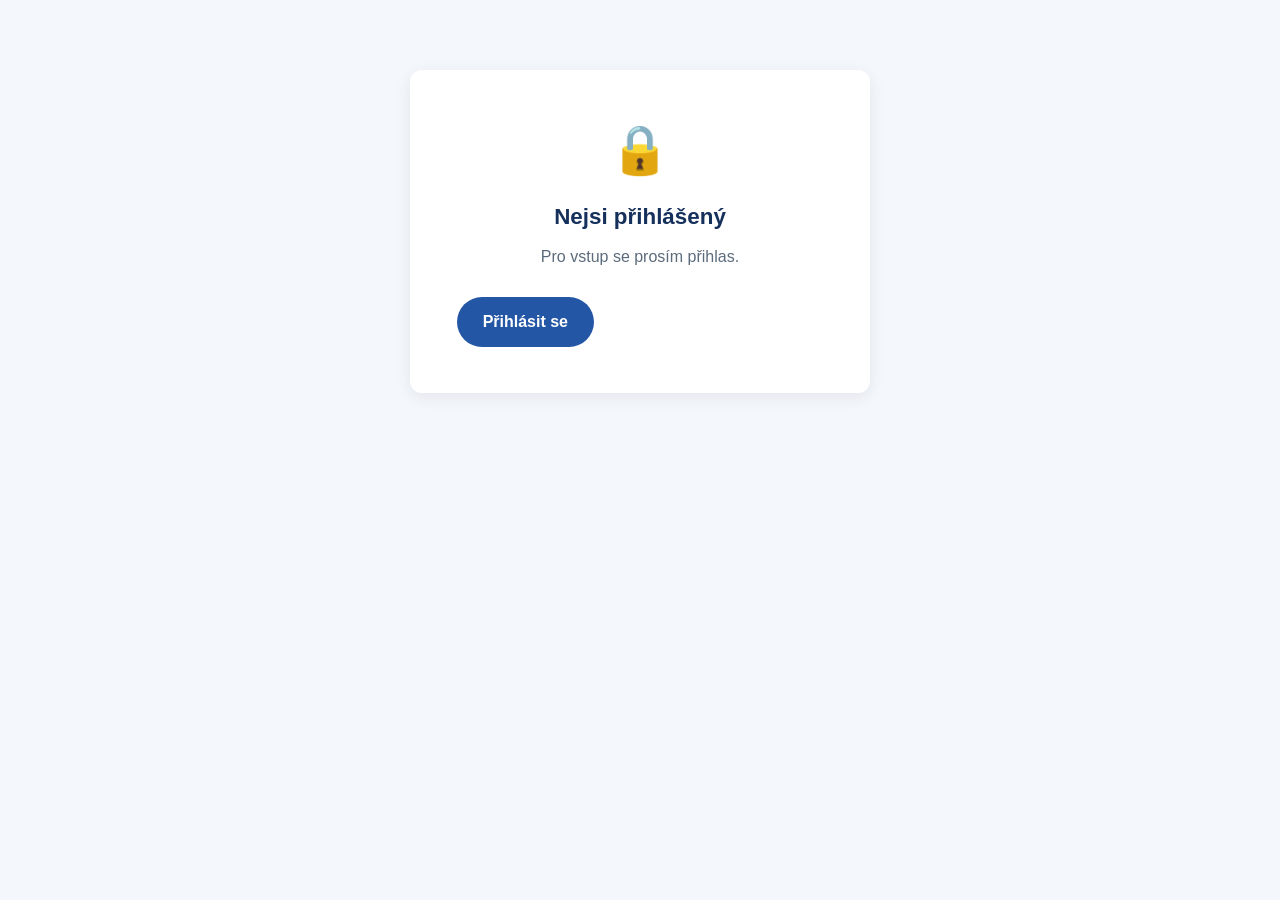
==== admin.html @ eb74cc35 "uplně něco random" ====
<!DOCTYPE html>
<html lang="cs">
<head>
  <meta charset="utf-8">
  <meta name="viewport" content="width=device-width, initial-scale=1">
  <title>Správa uživatelů – Školní Mediální Portál</title>
  <link rel="stylesheet" href="css/styl.css">
</head>
<body data-pristup="admin">

  <div class="topbar">
    <div class="container">
      <span>📰 Školní Mediální Portál – časopis • TV • reportáže</span>
      <a href="tym-kontakt.html">💡 Máš nápad na článek? Napiš nám!</a>
    </div>
  </div>

  <header>
    <div class="hlavicka">
      <a class="logo" href="index.html">
        <span class="emoji">📺📰</span>
        <span>Školní Mediální Portál<small>ZŠ – školní časopis a TV tým</small></span>
      </a>
      <button class="hamburger" aria-label="Menu">☰</button>
      <nav>
        <ul>
          <li><a href="index.html">Úvod</a></li>
          <li><a href="casopis.html">Školní Časopis</a></li>
          <li><a href="tv-reportaze.html">Školní TV &amp; Reportáže</a></li>
          <li><a href="tym-kontakt.html">Tým &amp; Kontakt</a></li>
        </ul>
      </nav>
      <div id="uzivatel-box" class="uzivatel-box"></div>
    </div>
  </header>

  <section>
    <div class="container">
      <h2>🛠️ Správa uživatelů</h2>
      <p style="margin-bottom:20px">Tady přiřazuješ lidem role. <strong>Redaktor</strong> vidí
         oranžové zprávy a návody. <strong>ADMIN</strong> umí všechno (správa uživatelů, mazání).</p>
      <div id="admin-obsah" style="display:none">
        <div class="tabulka-wrap">
          <table class="tabulka" id="tabulka-uzivatelu">
            <thead>
              <tr><th>Jméno</th><th>E-mail</th><th>Role</th><th>Akce</th></tr>
            </thead>
            <tbody id="radky-uzivatelu"></tbody>
          </table>
        </div>
        <p style="font-size:.85rem;color:var(--sedivo);margin-top:14px">
          ⚠️ Simulace: účty se ukládají v prohlížeči tohoto zařízení. Po přechodu na Firebase
          budou účty společné pro všechny.
        </p>
      </div>
    </div>
  </section>

  <footer>
    <div class="paticka">
      <div>
        <h3>O portálu</h3>
        <p style="font-size:.92rem">Školní Mediální Portál provozuje žácký redakční a TV tým
           pod dohledem koordinačního učitele.</p>
      </div>
      <div>
        <h3>Sekce</h3>
        <ul>
          <li><a href="index.html">Úvod</a></li>
          <li><a href="casopis.html">Školní Časopis</a></li>
          <li><a href="tv-reportaze.html">Školní TV &amp; Reportáže</a></li>
          <li><a href="tym-kontakt.html">Tým &amp; Kontakt</a></li>
        </ul>
      </div>
      <div>
        <h3>Kontakt</h3>
        <ul>
          <li>✉️ Webmaster: Štěpán (9. třída)</li>
          <li>📰 Redakce: Magda a tým</li>
          <li>💡 <a href="tym-kontakt.html">Formulář pro nápady</a></li>
        </ul>
      </div>
    </div>
    <div class="autorska">
      © 2026 Školní Mediální Portál • Na webu se objevují pouze žáci se souhlasem
      s fotografováním/natáčením (GDPR)
    </div>
  </footer>

  <script src="js/auth.js"></script>
  <script src="js/menu.js"></script>
  <script>
    // Stránka se vykreslí jen pro ADMINa (auth.js ji jinak zablokuje)
    if (Auth.maRoli('admin')) {
      document.getElementById('admin-obsah').style.display = 'block';
      vykresli();
    }

    function roleNazev(r) {
      return { admin: 'ADMIN', redaktor: 'Redaktor', cekatel: 'Čeká na schválení' }[r];
    }

    function vykresli() {
      var tbody = document.getElementById('radky-uzivatelu');
      var vsichni = Auth.vsechnyUzivatele();
      tbody.innerHTML = '';
      vsichni.forEach(function (u) {
        var tr = document.createElement('tr');
        var ja = (u.email === (Auth.aktualni() || {}).email);
        tr.innerHTML =
          '<td><strong>' + u.jmeno + '</strong>' + (ja ? ' <span class="odznak odznak-admin">ty</span>' : '') + '</td>' +
          '<td>' + u.email + '</td>' +
          '<td><span class="odznak odznak-' + u.role + '">' + roleNazev(u.role) + '</span></td>' +
          '<td class="akce-bunky">' +
            (u.role !== 'redaktor' ? '<button class="btn-redaktor" data-email="' + u.email + '" data-role="redaktor">→ Redaktor</button>' : '') +
            (u.role !== 'admin' ? '<button class="btn-admin" data-email="' + u.email + '" data-role="admin">→ ADMIN</button>' : '') +
            (u.role !== 'cekatel' ? '<button class="btn-cekatel" data-email="' + u.email + '" data-role="cekatel">→ Zamítnout</button>' : '') +
            (!ja ? '<button class="btn-smazat" data-smazat="' + u.email + '">🗑 Smazat</button>' : '') +
          '</td>';
        tbody.appendChild(tr);
      });

      tbody.querySelectorAll('button[data-email]').forEach(function (b) {
        b.addEventListener('click', function () {
          Auth.zmenRoli(b.getAttribute('data-email'), b.getAttribute('data-role'));
          vykresli();
        });
      });
      tbody.querySelectorAll('button[data-smazat]').forEach(function (b) {
        b.addEventListener('click', function () {
          if (confirm('Opravdu smazat účet ' + b.getAttribute('data-smazat') + '?')) {
            Auth.smazUzivatele(b.getAttribute('data-smazat'));
            vykresli();
          }
        });
      });
    }
  </script>
</body>
</html>
---- css/styl.css ----
/* ============================================
   ŠKOLNÍ MEDIÁLNÍ PORTÁL - hlavní styl
   Barvy celého webu změňte TADY (jedno místo):
   ============================================ */
:root{
  --modra:#2456a6;        /* hlavní barva (nadpisy, odkazy, tlačítka) */
  --modra-tmava:#16305c;  /* tmavá modrá (patička, horní lišta, hero) */
  --modra-svetla:#eaf1fb; /* světle modré pozadí sekcí */
  --oranzova:#f5a623;     /* akcent (odznaky, zvýraznění) */
  --text:#24303f;         /* barva písma */
  --sedivo:#5c6b7c;       /* šedé písmo (popisky) */
  --pozadi:#f4f7fb;       /* pozadí stránek */
  --bila:#ffffff;
}
*{margin:0;padding:0;box-sizing:border-box}
html{scroll-behavior:smooth}
body{font-family:'Segoe UI',Calibri,Arial,sans-serif;color:var(--text);background:var(--pozadi);line-height:1.65}
img{max-width:100%;display:block}
a{color:var(--modra);text-decoration:none}
a:hover{text-decoration:underline}
.container{max-width:1100px;margin:0 auto;padding:0 20px}

/* ---------- Horní lišta ---------- */
.topbar{background:var(--modra-tmava);color:#cdd9ee;font-size:.85rem;padding:6px 0}
.topbar .container{display:flex;justify-content:space-between;gap:12px;flex-wrap:wrap}
.topbar a{color:#fff}

/* ---------- Hlavička a menu ---------- */
header{background:var(--bila);box-shadow:0 2px 8px rgba(22,48,92,.1);position:sticky;top:0;z-index:100}
.hlavicka{display:flex;align-items:center;justify-content:space-between;padding:14px 20px;max-width:1100px;margin:0 auto;flex-wrap:wrap}
.logo{display:flex;align-items:center;gap:10px;font-weight:700;font-size:1.15rem;color:var(--modra-tmava)}
.logo:hover{text-decoration:none}
.logo .emoji{font-size:1.7rem}
.logo small{display:block;font-weight:400;font-size:.75rem;color:var(--sedivo)}
nav ul{list-style:none;display:flex;gap:6px}
nav a{display:block;padding:10px 14px;border-radius:8px;font-weight:600;color:var(--text)}
nav a:hover{background:var(--modra-svetla);text-decoration:none}
nav a.aktivni{background:var(--modra);color:#fff}
.hamburger{display:none;background:none;border:2px solid var(--modra);border-radius:8px;font-size:1.4rem;padding:4px 12px;cursor:pointer;color:var(--modra)}

/* ---------- Hero (úvodní panel) ---------- */
.hero{background:linear-gradient(135deg,var(--modra-tmava) 0%,var(--modra) 70%);color:#fff;padding:60px 0 66px;text-align:center}
.hero h1{font-size:2.2rem;margin-bottom:14px}
.hero p{max-width:640px;margin:0 auto 26px;color:#dbe6f7;font-size:1.08rem}
.tlacitka{display:flex;gap:14px;justify-content:center;flex-wrap:wrap}
.tlacitko{display:inline-block;padding:12px 26px;border-radius:30px;font-weight:700;transition:.2s}
.tlacitko:hover{text-decoration:none;transform:translateY(-2px)}
.tlacitko-hlavni{background:var(--oranzova);color:#16305c}
.tlacitko-ram{border:2px solid #fff;color:#fff}
.tlacitko-drugi{background:var(--modra);color:#fff}

/* ---------- Sekce ---------- */
section{padding:52px 0}
section.svetle-modra{background:var(--modra-svetla)}
h2{font-size:1.55rem;color:var(--modra-tmava);display:flex;align-items:center;gap:10px;margin-bottom:24px}
h2::before{content:'';display:inline-block;width:8px;height:30px;background:var(--oranzova);border-radius:4px;flex-shrink:0}
h2 .vpravo{margin-left:auto;font-size:.85rem;font-weight:600}

/* ---------- Karty ---------- */
.karta{background:var(--bila);border-radius:12px;box-shadow:0 4px 16px rgba(22,48,92,.08);padding:22px;transition:.2s}
.karta:hover{transform:translateY(-4px);box-shadow:0 10px 24px rgba(22,48,92,.14)}
.mrizka{display:grid;gap:22px}
.mrizka-3{grid-template-columns:repeat(3,1fr)}
.mrizka-2{grid-template-columns:repeat(2,1fr)}

/* Bleskové zprávy / články */
.zprava .datum{display:inline-block;background:var(--oranzova);color:#16305c;font-size:.75rem;font-weight:700;padding:3px 10px;border-radius:20px;margin-bottom:10px}
.zprava h3{font-size:1.05rem;margin-bottom:8px;color:var(--modra-tmava)}
.zprava p{font-size:.92rem;color:var(--sedivo)}

/* Video (místo pro YouTube embed) */
.video{position:relative;width:100%;aspect-ratio:16/9;background:var(--modra-tmava);border-radius:12px;overflow:hidden;box-shadow:0 4px 16px rgba(22,48,92,.15);margin-bottom:16px}
.video iframe{position:absolute;inset:0;width:100%;height:100%;border:0}
.video-fallback{position:absolute;inset:0;display:flex;flex-direction:column;align-items:center;justify-content:center;color:#8fa8cf;gap:8px;text-align:center;padding:12px}
.video-fallback .emoji{font-size:3rem}

/* Obálka časopisu (místo pro titulní stranu PDF) */
.obalka{width:100%;aspect-ratio:3/4;background:linear-gradient(150deg,var(--modra) 0%,var(--modra-tmava) 100%);border-radius:12px;display:flex;flex-direction:column;align-items:center;justify-content:center;color:#fff;text-align:center;padding:20px;box-shadow:0 4px 16px rgba(22,48,92,.15);margin-bottom:16px}
.obalka .emoji{font-size:3rem;margin-bottom:10px}
.obalka .cislo{font-size:1.25rem;font-weight:800}
.obalka .rok{color:#cdd9ee;font-size:.9rem}

/* Rozcestník (dlaždice) */
.dlazdice{display:grid;grid-template-columns:repeat(4,1fr);gap:20px}
.dlazdice a{background:var(--bila);border-radius:12px;padding:26px 20px;text-align:center;box-shadow:0 4px 16px rgba(22,48,92,.08);transition:.2s;color:var(--text)}
.dlazdice a:hover{transform:translateY(-4px);text-decoration:none;box-shadow:0 10px 24px rgba(22,48,92,.14)}
.dlazdice .emoji{font-size:2.2rem;display:block;margin-bottom:10px}
.dlazdice .nazev{font-weight:700;color:var(--modra-tmava);display:block;margin-bottom:6px}
.dlazdice .popis{font-size:.85rem;color:var(--sedivo)}

/* Tým */
.clen{text-align:center}
.clen .avatar{width:84px;height:84px;border-radius:50%;background:var(--modra-svetla);display:flex;align-items:center;justify-content:center;font-size:2.4rem;margin:0 auto 12px}
.clen h3{color:var(--modra-tmava);font-size:1.05rem}
.clen .role{color:#d98d00;font-weight:700;font-size:.85rem}
.clen p{font-size:.88rem;color:var(--sedivo);margin-top:6px}

/* Informace pro redaktory (žlutý rámeček) */
.upozorneni{background:#fff8e6;border:1px solid #f0d48a;border-radius:12px;padding:14px 18px;font-size:.93rem;margin-bottom:26px;color:#6b5618}

/* ---------- Patička ---------- */
footer{background:var(--modra-tmava);color:#cdd9ee;margin-top:30px}
.paticka{display:grid;grid-template-columns:repeat(3,1fr);gap:30px;padding:44px 20px 30px;max-width:1100px;margin:0 auto}
.paticka h3{color:#fff;font-size:1rem;margin-bottom:12px}
.paticka a{color:#fff}
.paticka ul{list-style:none}
.paticka li{margin-bottom:7px;font-size:.92rem}
.autorska{border-top:1px solid rgba(255,255,255,.15);text-align:center;padding:14px 20px;font-size:.82rem}

/* ---------- Mobilní zobrazení ---------- */
@media (max-width:820px){
  .hamburger{display:block}
  nav{display:none;width:100%}
  nav.otevreno{display:block}
  nav ul{flex-direction:column;width:100%;padding:6px 0}
  .mrizka-3,.mrizka-2,.dlazdice{grid-template-columns:1fr}
  .paticka{grid-template-columns:1fr}
  .hero h1{font-size:1.7rem}
  .uzivatel-box{width:100%;justify-content:center;padding-top:8px}
}

/* ============================================
   PŘIHLAŠOVÁNÍ, ADMIN, NÁVODY, ČTEČKA
   ============================================ */

/* Box v hlavičce (přihlášení / přihlášený uživatel) */
.uzivatel-box{display:flex;align-items:center;gap:12px;flex-wrap:wrap}
.tlacitko-maly{display:inline-block;background:var(--modra);color:#fff;font-weight:700;font-size:.85rem;padding:8px 18px;border-radius:20px}
.tlacitko-maly:hover{background:var(--modra-tmava);text-decoration:none;color:#fff}
.uzivatel-jmeno{font-weight:700;color:var(--modra-tmava);font-size:.9rem}
.uzivatel-box a{font-size:.85rem;font-weight:600}
.odznak{font-size:.68rem;font-weight:700;padding:3px 10px;border-radius:20px;text-transform:uppercase;letter-spacing:.4px}
.odznak-admin{background:var(--oranzova);color:#16305c}
.odznak-redaktor{background:var(--modra-svetla);color:var(--modra);border:1px solid var(--modra)}
.odznak-cekatel{background:#e7ebf0;color:#7a8899}

/* Redaktorské oranžové zprávy – SKRYTÉ pro návštěvníky */
.redaktorska{display:none}
body.tym .redaktorska{display:block}

/* Formuláře (přihlášení, registrace) */
.formular-karta{max-width:440px;margin:0 auto}
.formular label{display:block;font-weight:600;font-size:.9rem;margin:14px 0 6px;color:var(--modra-tmava)}
.formular input{width:100%;padding:11px 14px;border:2px solid #d7e0ec;border-radius:8px;font-size:1rem;font-family:inherit}
.formular input:focus{outline:none;border-color:var(--modra)}
.formular-tlacitko{width:100%;border:none;cursor:pointer;margin-top:20px}
.formular-tlacitko:hover{text-decoration:none}
.napoveda-demo{font-size:.83rem;color:var(--sedivo);margin-top:14px;text-align:center}
.napoveda-demo code{background:var(--modra-svetla);padding:2px 8px;border-radius:6px}
.prepinac{display:flex;gap:10px;justify-content:center;margin-bottom:20px;flex-wrap:wrap}
.prepinac-btn{border:2px solid var(--modra);background:none;color:var(--modra);font-weight:700;padding:8px 22px;border-radius:22px;cursor:pointer;font-family:inherit;font-size:.92rem}
.prepinac-btn:hover{background:var(--modra-svetla)}
.prepinac-btn.aktivni{background:var(--modra);color:#fff}
.hlaseni{padding:12px 16px;border-radius:8px;margin-bottom:14px;font-size:.92rem}
.hlaseni-chyba{background:#fdeaea;color:#a03030;border:1px solid #f0b9b9}
.hlaseni-ok{background:#e8f6ec;color:#1e6b3a;border:1px solid #b5e0c4}

/* Admin – tabulka uživatelů */
.tabulka-wrap{overflow-x:auto}
.tabulka{width:100%;border-collapse:collapse;background:#fff;border-radius:12px;overflow:hidden;box-shadow:0 4px 16px rgba(22,48,92,.08);min-width:640px}
.tabulka th{background:var(--modra-tmava);color:#fff;text-align:left;padding:12px 14px;font-size:.85rem}
.tabulka td{padding:12px 14px;border-top:1px solid #e7edf5;font-size:.92rem;vertical-align:middle}
.akce-bunky{display:flex;gap:6px;flex-wrap:wrap}
.tabulka button{border:0;border-radius:16px;padding:6px 13px;font-weight:700;cursor:pointer;font-size:.78rem;font-family:inherit}
.btn-redaktor{background:var(--modra-svetla);color:var(--modra)}
.btn-admin{background:var(--oranzova);color:#16305c}
.btn-cekatel{background:#e7ebf0;color:#7a8899}
.btn-smazat{background:#fdeaea;color:#a03030}
.tabulka button:hover{filter:brightness(.95)}

/* Redaktorské návody */
.rychle-odkazy{display:flex;gap:10px;flex-wrap:wrap;margin-bottom:26px}
.rychle-odkazy a{background:#fff;border:1px solid #d7e0ec;border-radius:20px;padding:8px 16px;font-size:.88rem;font-weight:600;color:var(--modra-tmava)}
.rychle-odkazy a:hover{background:var(--modra-svetla);text-decoration:none;border-color:var(--modra)}
.navod-sekce{background:#fff;border-radius:12px;padding:26px;box-shadow:0 4px 16px rgba(22,48,92,.08);margin-bottom:22px}
.navod-sekce h2{margin-top:0}
.navod-sekce ol,.navod-sekce ul{margin:12px 0 0 22px}
.navod-sekce li{margin-bottom:8px}
.navod-sekce code{background:var(--modra-svetla);padding:2px 7px;border-radius:5px;font-size:.88em}
.navod-sekce pre{background:#f0f4fa;border-radius:8px;padding:14px;overflow-x:auto;font-size:.85rem;margin-top:12px;white-space:pre-wrap}

/* Čtečka PDF */
.ctecka-ram{width:100%;height:78vh;min-height:420px;border:1px solid #d7e0ec;border-radius:12px;background:#fff;box-shadow:0 4px 16px rgba(22,48,92,.08)}

/* Zamítnutý přístup */
.zamitnuto{max-width:460px;margin:70px auto;text-align:center;padding:40px 24px;background:#fff;border-radius:12px;box-shadow:0 4px 16px rgba(22,48,92,.08)}
.zamitnuto .emoji{font-size:3rem;margin-bottom:10px}
.zamitnuto h1{color:var(--modra-tmava);font-size:1.4rem;margin-bottom:8px}
.zamitnuto p{color:var(--sedivo);margin-bottom:20px}
.zamitnuto .tlacitko{margin:4px}
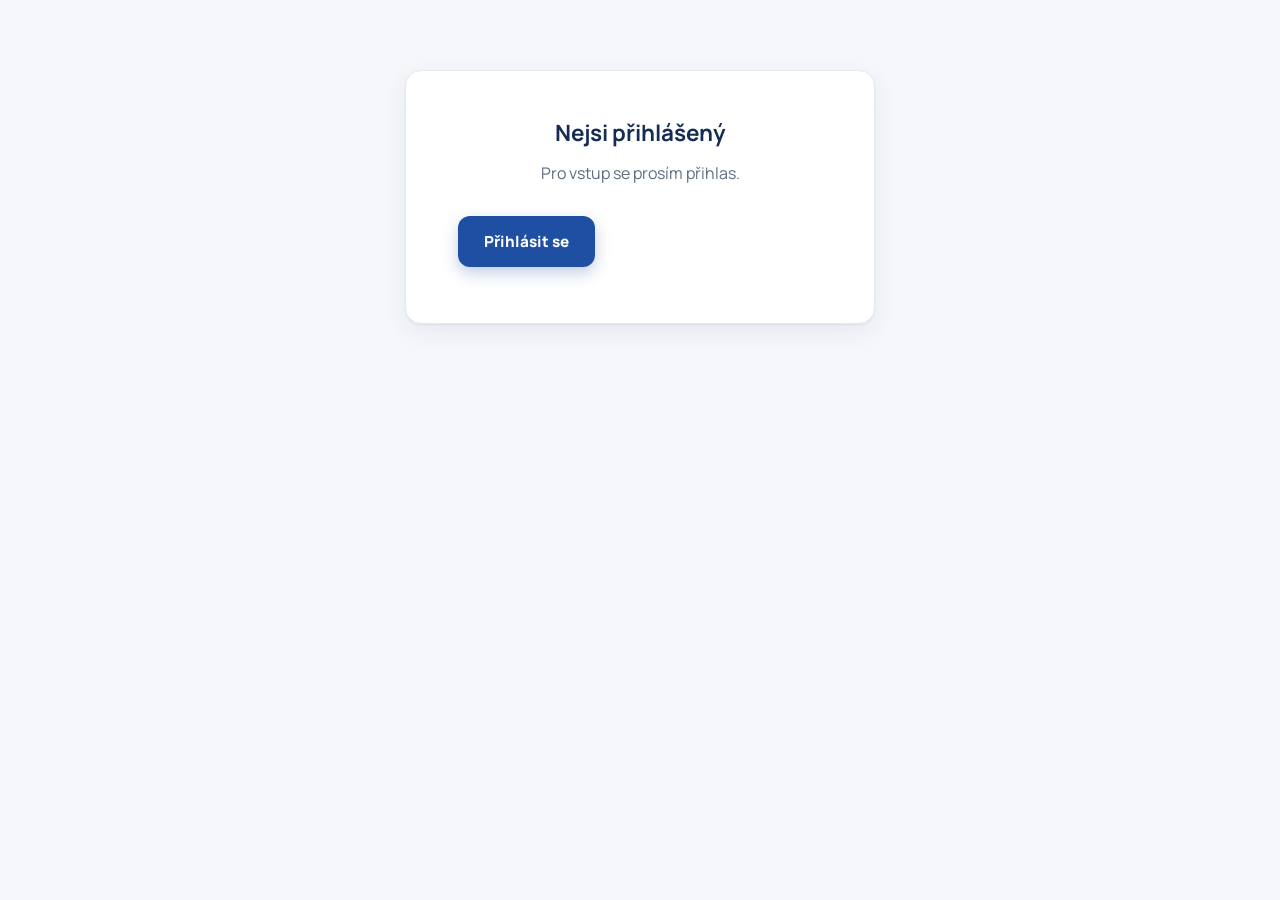
==== commit 07907d8b: "Add files via upload" ====
--- a/admin.html
+++ b/admin.html
@@ -1,140 +1,145 @@
-<!DOCTYPE html>
-<html lang="cs">
-<head>
-  <meta charset="utf-8">
-  <meta name="viewport" content="width=device-width, initial-scale=1">
-  <title>Správa uživatelů – Školní Mediální Portál</title>
-  <link rel="stylesheet" href="css/styl.css">
-</head>
-<body data-pristup="admin">
-
-  <div class="topbar">
-    <div class="container">
-      <span>📰 Školní Mediální Portál – časopis • TV • reportáže</span>
-      <a href="tym-kontakt.html">💡 Máš nápad na článek? Napiš nám!</a>
-    </div>
-  </div>
-
-  <header>
-    <div class="hlavicka">
-      <a class="logo" href="index.html">
-        <span class="emoji">📺📰</span>
-        <span>Školní Mediální Portál<small>ZŠ – školní časopis a TV tým</small></span>
-      </a>
-      <button class="hamburger" aria-label="Menu">☰</button>
-      <nav>
-        <ul>
-          <li><a href="index.html">Úvod</a></li>
-          <li><a href="casopis.html">Školní Časopis</a></li>
-          <li><a href="tv-reportaze.html">Školní TV &amp; Reportáže</a></li>
-          <li><a href="tym-kontakt.html">Tým &amp; Kontakt</a></li>
-        </ul>
-      </nav>
-      <div id="uzivatel-box" class="uzivatel-box"></div>
-    </div>
-  </header>
-
-  <section>
-    <div class="container">
-      <h2>🛠️ Správa uživatelů</h2>
-      <p style="margin-bottom:20px">Tady přiřazuješ lidem role. <strong>Redaktor</strong> vidí
-         oranžové zprávy a návody. <strong>ADMIN</strong> umí všechno (správa uživatelů, mazání).</p>
-      <div id="admin-obsah" style="display:none">
-        <div class="tabulka-wrap">
-          <table class="tabulka" id="tabulka-uzivatelu">
-            <thead>
-              <tr><th>Jméno</th><th>E-mail</th><th>Role</th><th>Akce</th></tr>
-            </thead>
-            <tbody id="radky-uzivatelu"></tbody>
-          </table>
-        </div>
-        <p style="font-size:.85rem;color:var(--sedivo);margin-top:14px">
-          ⚠️ Simulace: účty se ukládají v prohlížeči tohoto zařízení. Po přechodu na Firebase
-          budou účty společné pro všechny.
-        </p>
-      </div>
-    </div>
-  </section>
-
-  <footer>
-    <div class="paticka">
-      <div>
-        <h3>O portálu</h3>
-        <p style="font-size:.92rem">Školní Mediální Portál provozuje žácký redakční a TV tým
-           pod dohledem koordinačního učitele.</p>
-      </div>
-      <div>
-        <h3>Sekce</h3>
-        <ul>
-          <li><a href="index.html">Úvod</a></li>
-          <li><a href="casopis.html">Školní Časopis</a></li>
-          <li><a href="tv-reportaze.html">Školní TV &amp; Reportáže</a></li>
-          <li><a href="tym-kontakt.html">Tým &amp; Kontakt</a></li>
-        </ul>
-      </div>
-      <div>
-        <h3>Kontakt</h3>
-        <ul>
-          <li>✉️ Webmaster: Štěpán (9. třída)</li>
-          <li>📰 Redakce: Magda a tým</li>
-          <li>💡 <a href="tym-kontakt.html">Formulář pro nápady</a></li>
-        </ul>
-      </div>
-    </div>
-    <div class="autorska">
-      © 2026 Školní Mediální Portál • Na webu se objevují pouze žáci se souhlasem
-      s fotografováním/natáčením (GDPR)
-    </div>
-  </footer>
-
-  <script src="js/auth.js"></script>
-  <script src="js/menu.js"></script>
-  <script>
-    // Stránka se vykreslí jen pro ADMINa (auth.js ji jinak zablokuje)
-    if (Auth.maRoli('admin')) {
-      document.getElementById('admin-obsah').style.display = 'block';
-      vykresli();
-    }
-
-    function roleNazev(r) {
-      return { admin: 'ADMIN', redaktor: 'Redaktor', cekatel: 'Čeká na schválení' }[r];
-    }
-
-    function vykresli() {
-      var tbody = document.getElementById('radky-uzivatelu');
-      var vsichni = Auth.vsechnyUzivatele();
-      tbody.innerHTML = '';
-      vsichni.forEach(function (u) {
-        var tr = document.createElement('tr');
-        var ja = (u.email === (Auth.aktualni() || {}).email);
-        tr.innerHTML =
-          '<td><strong>' + u.jmeno + '</strong>' + (ja ? ' <span class="odznak odznak-admin">ty</span>' : '') + '</td>' +
-          '<td>' + u.email + '</td>' +
-          '<td><span class="odznak odznak-' + u.role + '">' + roleNazev(u.role) + '</span></td>' +
-          '<td class="akce-bunky">' +
-            (u.role !== 'redaktor' ? '<button class="btn-redaktor" data-email="' + u.email + '" data-role="redaktor">→ Redaktor</button>' : '') +
-            (u.role !== 'admin' ? '<button class="btn-admin" data-email="' + u.email + '" data-role="admin">→ ADMIN</button>' : '') +
-            (u.role !== 'cekatel' ? '<button class="btn-cekatel" data-email="' + u.email + '" data-role="cekatel">→ Zamítnout</button>' : '') +
-            (!ja ? '<button class="btn-smazat" data-smazat="' + u.email + '">🗑 Smazat</button>' : '') +
-          '</td>';
-        tbody.appendChild(tr);
-      });
-
-      tbody.querySelectorAll('button[data-email]').forEach(function (b) {
-        b.addEventListener('click', function () {
-          Auth.zmenRoli(b.getAttribute('data-email'), b.getAttribute('data-role'));
-          vykresli();
-        });
-      });
-      tbody.querySelectorAll('button[data-smazat]').forEach(function (b) {
-        b.addEventListener('click', function () {
-          if (confirm('Opravdu smazat účet ' + b.getAttribute('data-smazat') + '?')) {
-            Auth.smazUzivatele(b.getAttribute('data-smazat'));
-            vykresli();
-          }
-        });
-      });
-    }
-  </script>
-</body>
+<!DOCTYPE html>
+<html lang="cs">
+<head>
+  <meta charset="utf-8">
+  <meta name="viewport" content="width=device-width, initial-scale=1">
+  <title>Správa uživatelů – Školní Mediální Portál</title>
+  <link rel="preconnect" href="https://fonts.googleapis.com">
+  <link rel="preconnect" href="https://fonts.gstatic.com" crossorigin>
+  <link href="https://fonts.googleapis.com/css2?family=Manrope:wght@400;600;700;800&display=swap" rel="stylesheet">
+  <link rel="stylesheet" href="css/styl.css?v=3">
+  <script src="js/tema.js"></script>
+</head>
+<body data-pristup="admin">
+
+  <div class="topbar">
+    <div class="container">
+      <span> Školní Mediální Portál – časopis • TV • reportáže</span>
+      <a href="tym-kontakt.html"> Máš nápad na článek? Napiš nám!</a>
+    </div>
+  </div>
+
+  <header>
+    <div class="hlavicka">
+      <a class="logo" href="index.html">
+        <span class="logo-znak">SMP</span>
+        <span>Školní Mediální Portál<small>ZŠ – školní časopis a TV tým</small></span>
+      </a>
+      <button class="hamburger" aria-label="Menu"></button>
+      <nav>
+        <ul>
+          <li><a href="index.html">Úvod</a></li>
+          <li><a href="casopis.html">Školní Časopis</a></li>
+          <li><a href="tv-reportaze.html">Školní TV a Reportáže</a></li>
+          <li><a href="tym-kontakt.html">Tým &amp; Kontakt</a></li>
+        </ul>
+      </nav>
+      <button id="tema-tlacitko" class="prepinac-tema" type="button" aria-label="Přepnout tmavý režim"><span class="prepinac-tema-text">Světlý mód</span><span class="prepinac-tema-kolejko"><span class="prepinac-tema-koule"></span></span></button>
+      <div id="uzivatel-box" class="uzivatel-box"></div>
+    </div>
+  </header>
+
+  <section>
+    <div class="container">
+      <h2> Správa uživatelů</h2>
+      <p style="margin-bottom:20px">Tady přiřazuješ lidem role. <strong>Redaktor</strong> vidí
+         oranžové zprávy a návody. <strong>ADMIN</strong> umí všechno (správa uživatelů, mazání).</p>
+      <div id="admin-obsah" style="display:none">
+        <div class="tabulka-wrap">
+          <table class="tabulka" id="tabulka-uzivatelu">
+            <thead>
+              <tr><th>Jméno</th><th>E-mail</th><th>Role</th><th>Akce</th></tr>
+            </thead>
+            <tbody id="radky-uzivatelu"></tbody>
+          </table>
+        </div>
+        <p style="font-size:.85rem;color:var(--sedivo);margin-top:14px">
+           Simulace: účty se ukládají v prohlížeči tohoto zařízení. Po přechodu na Firebase
+          budou účty společné pro všechny.
+        </p>
+      </div>
+    </div>
+  </section>
+
+  <footer>
+    <div class="paticka">
+      <div>
+        <h3>O portálu</h3>
+        <p style="font-size:.92rem">Školní Mediální Portál provozuje žácký redakční a TV tým
+           pod dohledem koordinačního učitele.</p>
+      </div>
+      <div>
+        <h3>Sekce</h3>
+        <ul>
+          <li><a href="index.html">Úvod</a></li>
+          <li><a href="casopis.html">Školní Časopis</a></li>
+          <li><a href="tv-reportaze.html">Školní TV a Reportáže</a></li>
+          <li><a href="tym-kontakt.html">Tým &amp; Kontakt</a></li>
+        </ul>
+      </div>
+      <div>
+        <h3>Kontakt</h3>
+        <ul>
+          <li> Webmaster: Štěpán (9. třída)</li>
+          <li> Redakce: Magda a tým</li>
+          <li> <a href="tym-kontakt.html">Formulář pro nápady</a></li>
+        </ul>
+      </div>
+    </div>
+    <div class="autorska">
+      © 2026 Školní Mediální Portál • Na webu se objevují pouze žáci se souhlasem
+      s fotografováním/natáčením (GDPR)
+    </div>
+  </footer>
+
+  <script src="js/auth.js"></script>
+  <script src="js/menu.js"></script>
+  <script>
+    // Stránka se vykreslí jen pro ADMINa (auth.js ji jinak zablokuje)
+    if (Auth.maRoli('admin')) {
+      document.getElementById('admin-obsah').style.display = 'block';
+      vykresli();
+    }
+
+    function roleNazev(r) {
+      return { admin: 'ADMIN', redaktor: 'Redaktor', cekatel: 'Čeká na schválení' }[r];
+    }
+
+    function vykresli() {
+      var tbody = document.getElementById('radky-uzivatelu');
+      var vsichni = Auth.vsechnyUzivatele();
+      tbody.innerHTML = '';
+      vsichni.forEach(function (u) {
+        var tr = document.createElement('tr');
+        var ja = (u.email === (Auth.aktualni() || {}).email);
+        tr.innerHTML =
+          '<td><strong>' + u.jmeno + '</strong>' + (ja ? ' <span class="odznak odznak-admin">ty</span>' : '') + '</td>' +
+          '<td>' + u.email + '</td>' +
+          '<td><span class="odznak odznak-' + u.role + '">' + roleNazev(u.role) + '</span></td>' +
+          '<td class="akce-bunky">' +
+            (u.role !== 'redaktor' ? '<button class="btn-redaktor" data-email="' + u.email + '" data-role="redaktor">→ Redaktor</button>' : '') +
+            (u.role !== 'admin' ? '<button class="btn-admin" data-email="' + u.email + '" data-role="admin">→ ADMIN</button>' : '') +
+            (u.role !== 'cekatel' ? '<button class="btn-cekatel" data-email="' + u.email + '" data-role="cekatel">→ Zamítnout</button>' : '') +
+            (!ja ? '<button class="btn-smazat" data-smazat="' + u.email + '"> Smazat</button>' : '') +
+          '</td>';
+        tbody.appendChild(tr);
+      });
+
+      tbody.querySelectorAll('button[data-email]').forEach(function (b) {
+        b.addEventListener('click', function () {
+          Auth.zmenRoli(b.getAttribute('data-email'), b.getAttribute('data-role'));
+          vykresli();
+        });
+      });
+      tbody.querySelectorAll('button[data-smazat]').forEach(function (b) {
+        b.addEventListener('click', function () {
+          if (confirm('Opravdu smazat účet ' + b.getAttribute('data-smazat') + '?')) {
+            Auth.smazUzivatele(b.getAttribute('data-smazat'));
+            vykresli();
+          }
+        });
+      });
+    }
+  </script>
+</body>
 </html>
--- a/css/styl.css
+++ b/css/styl.css
@@ -1,190 +1,327 @@
-/* ============================================
-   ŠKOLNÍ MEDIÁLNÍ PORTÁL - hlavní styl
-   Barvy celého webu změňte TADY (jedno místo):
-   ============================================ */
+/* ============================================================
+   ŠKOLNÍ MEDIÁLNÍ PORTÁL – styl v3
+   Barvy měň jen tady (světlý režim) a v bloku [data-tema=tmavy]
+   --plocha-tmava = tmavé PLOCHY (patička, hero, video...)
+   --modra-tmava  = tmavě modrý TEXT nadpisů (v tmavém režimu světlý)
+   ============================================================ */
 :root{
-  --modra:#2456a6;        /* hlavní barva (nadpisy, odkazy, tlačítka) */
-  --modra-tmava:#16305c;  /* tmavá modrá (patička, horní lišta, hero) */
-  --modra-svetla:#eaf1fb; /* světle modré pozadí sekcí */
-  --oranzova:#f5a623;     /* akcent (odznaky, zvýraznění) */
-  --text:#24303f;         /* barva písma */
-  --sedivo:#5c6b7c;       /* šedé písmo (popisky) */
-  --pozadi:#f4f7fb;       /* pozadí stránek */
+  --modra:#1f4fa3;
+  --modra-tmava:#152c54;
+  --plocha-tmava:#132a4d;
+  --modra-svetla:#e9f0fa;
+  --oranzova:#f0a72e;
+  --text:#22303f;
+  --sedivo:#5d6d80;
+  --pozadi:#f5f7fb;
   --bila:#ffffff;
+  --ramik:#e3eaf4;
+  --stin:0 1px 2px rgba(19,42,77,.06),0 8px 24px rgba(19,42,77,.07);
+  --stin-hover:0 2px 4px rgba(19,42,77,.08),0 16px 36px rgba(19,42,77,.16);
 }
 *{margin:0;padding:0;box-sizing:border-box}
 html{scroll-behavior:smooth}
-body{font-family:'Segoe UI',Calibri,Arial,sans-serif;color:var(--text);background:var(--pozadi);line-height:1.65}
+body{font-family:'Manrope','Segoe UI',Calibri,Arial,sans-serif;color:var(--text);background:var(--pozadi);line-height:1.65;-webkit-font-smoothing:antialiased}
 img{max-width:100%;display:block}
 a{color:var(--modra);text-decoration:none}
-a:hover{text-decoration:underline}
-.container{max-width:1100px;margin:0 auto;padding:0 20px}
+a:hover{text-decoration:none}
+::selection{background:var(--oranzova);color:#152c54}
+:focus-visible{outline:3px solid var(--modra);outline-offset:2px;border-radius:6px}
+.container{max-width:1140px;margin:0 auto;padding:0 24px}
+section[id]{scroll-margin-top:90px}
 
 /* ---------- Horní lišta ---------- */
-.topbar{background:var(--modra-tmava);color:#cdd9ee;font-size:.85rem;padding:6px 0}
+.topbar{background:var(--plocha-tmava);color:#b9c8e2;font-size:.82rem;padding:7px 0}
 .topbar .container{display:flex;justify-content:space-between;gap:12px;flex-wrap:wrap}
-.topbar a{color:#fff}
-
-/* ---------- Hlavička a menu ---------- */
-header{background:var(--bila);box-shadow:0 2px 8px rgba(22,48,92,.1);position:sticky;top:0;z-index:100}
-.hlavicka{display:flex;align-items:center;justify-content:space-between;padding:14px 20px;max-width:1100px;margin:0 auto;flex-wrap:wrap}
-.logo{display:flex;align-items:center;gap:10px;font-weight:700;font-size:1.15rem;color:var(--modra-tmava)}
-.logo:hover{text-decoration:none}
-.logo .emoji{font-size:1.7rem}
-.logo small{display:block;font-weight:400;font-size:.75rem;color:var(--sedivo)}
-nav ul{list-style:none;display:flex;gap:6px}
-nav a{display:block;padding:10px 14px;border-radius:8px;font-weight:600;color:var(--text)}
-nav a:hover{background:var(--modra-svetla);text-decoration:none}
-nav a.aktivni{background:var(--modra);color:#fff}
-.hamburger{display:none;background:none;border:2px solid var(--modra);border-radius:8px;font-size:1.4rem;padding:4px 12px;cursor:pointer;color:var(--modra)}
-
-/* ---------- Hero (úvodní panel) ---------- */
-.hero{background:linear-gradient(135deg,var(--modra-tmava) 0%,var(--modra) 70%);color:#fff;padding:60px 0 66px;text-align:center}
-.hero h1{font-size:2.2rem;margin-bottom:14px}
-.hero p{max-width:640px;margin:0 auto 26px;color:#dbe6f7;font-size:1.08rem}
-.tlacitka{display:flex;gap:14px;justify-content:center;flex-wrap:wrap}
-.tlacitko{display:inline-block;padding:12px 26px;border-radius:30px;font-weight:700;transition:.2s}
-.tlacitko:hover{text-decoration:none;transform:translateY(-2px)}
-.tlacitko-hlavni{background:var(--oranzova);color:#16305c}
-.tlacitko-ram{border:2px solid #fff;color:#fff}
-.tlacitko-drugi{background:var(--modra);color:#fff}
+.topbar a{color:#fff;font-weight:700;border-bottom:1px solid transparent;transition:border-color .2s ease}
+.topbar a:hover{border-color:var(--oranzova)}
+
+/* ---------- Hlavička ---------- */
+header{position:sticky;top:0;z-index:100;background:rgba(255,255,255,.92);backdrop-filter:blur(10px);border-bottom:1px solid var(--ramik)}
+.hlavicka{display:flex;align-items:center;gap:12px;justify-content:space-between;padding:12px 24px;max-width:1140px;margin:0 auto;flex-wrap:wrap}
+.logo{display:flex;align-items:center;gap:12px;font-weight:800;font-size:1.06rem;color:var(--modra-tmava);letter-spacing:-.01em}
+.logo small{display:block;font-weight:500;font-size:.72rem;color:var(--sedivo);letter-spacing:.02em}
+.logo-znak{display:inline-flex;align-items:center;justify-content:center;width:46px;height:46px;border-radius:12px;background:linear-gradient(135deg,var(--modra),var(--plocha-tmava));color:#fff;font-weight:800;font-size:.9rem;letter-spacing:.5px;box-shadow:0 4px 12px rgba(19,42,77,.3);flex-shrink:0;transition:transform .25s ease}
+.logo:hover .logo-znak{transform:scale(1.07) rotate(-4deg)}
+
+.hamburger{display:none;position:relative;background:none;border:2px solid var(--modra);border-radius:9px;width:46px;height:42px;cursor:pointer;transition:border-color .2s ease}
+.hamburger::before,.hamburger::after{content:'';position:absolute;left:10px;right:10px;height:2px;border-radius:2px;background:var(--modra);transition:transform .2s ease}
+.hamburger::before{top:13px;box-shadow:0 6px 0 var(--modra)}
+.hamburger::after{top:25px}
+.hamburger:hover::before{transform:translateY(-1px)}
+.hamburger:hover::after{transform:translateY(1px)}
+
+nav ul{list-style:none;display:flex;gap:4px}
+nav a{position:relative;display:block;padding:9px 14px;border-radius:9px;font-weight:600;color:var(--text);font-size:.95rem;transition:background .2s ease,color .2s ease}
+nav a:hover{background:var(--modra-svetla);color:var(--modra)}
+nav a.aktivni{background:var(--modra-svetla);color:var(--modra)}
+nav a.aktivni::after{content:'';position:absolute;left:14px;right:14px;bottom:3px;height:3px;border-radius:3px;background:var(--oranzova)}
+
+/* ---------- Hero ---------- */
+.hero{position:relative;overflow:hidden;background:linear-gradient(120deg,var(--plocha-tmava) 0%,#1d3f74 60%,var(--modra) 115%);color:#fff;padding:88px 0 92px}
+.hero::before{content:'';position:absolute;top:-140px;right:-120px;width:440px;height:440px;border-radius:50%;background:radial-gradient(circle,rgba(240,167,46,.3),transparent 65%);animation:plov 8s ease-in-out infinite alternate}
+.hero::after{content:'';position:absolute;bottom:-170px;left:-110px;width:400px;height:400px;border-radius:50%;background:radial-gradient(circle,rgba(255,255,255,.15),transparent 65%);animation:plov 10s ease-in-out infinite alternate-reverse}
+@keyframes plov{from{transform:translateY(0) scale(1)}to{transform:translateY(34px) scale(1.09)}}
+.hero .container{position:relative;z-index:1}
+.hero h1{font-size:clamp(1.9rem,4.5vw,3rem);line-height:1.14;letter-spacing:-.02em;margin-bottom:16px;max-width:680px;animation:fadeUp .8s .05s ease both}
+.hero p{max-width:580px;color:#c9d6ec;font-size:1.08rem;margin:0 0 30px;animation:fadeUp .8s .16s ease both}
+.hero .tlacitka{animation:fadeUp .8s .27s ease both}
+
+/* ---------- Tlačítka ---------- */
+.tlacitka{display:flex;gap:12px;flex-wrap:wrap}
+.tlacitko{display:inline-block;padding:13px 26px;border-radius:12px;font-weight:800;font-size:.95rem;position:relative;overflow:hidden;border:0;cursor:pointer;transition:transform .18s ease,box-shadow .18s ease,background .18s ease}
+.tlacitko:hover{transform:translateY(-3px);box-shadow:0 12px 26px rgba(19,42,77,.3)}
+.tlacitko:active{transform:translateY(0) scale(.97);box-shadow:0 4px 10px rgba(19,42,77,.2)}
+.tlacitko::after{content:'';position:absolute;top:0;left:-70%;width:40%;height:100%;background:linear-gradient(120deg,transparent,rgba(255,255,255,.4),transparent);transform:skewX(-20deg);transition:left .55s ease;pointer-events:none}
+.tlacitko:hover::after{left:135%}
+.tlacitko-hlavni{background:linear-gradient(135deg,#f6b23c,var(--oranzova));color:#152c54;box-shadow:0 6px 16px rgba(240,167,46,.35)}
+.hero .tlacitko-hlavni{animation:pulz 2.4s ease-in-out 1.2s infinite}
+.tlacitko-drugi{background:var(--modra);color:#fff;box-shadow:0 6px 16px rgba(31,79,163,.28)}
+.tlacitko-drugi:hover{background:#2a5cb8}
+.tlacitko-ram{border:2px solid rgba(255,255,255,.75);color:#fff;background:rgba(255,255,255,.07)}
+.tlacitko-ram:hover{background:rgba(255,255,255,.16)}
+.tlacitko-ram::after{background:linear-gradient(120deg,transparent,rgba(255,255,255,.25),transparent)}
 
 /* ---------- Sekce ---------- */
-section{padding:52px 0}
+section{padding:72px 0}
 section.svetle-modra{background:var(--modra-svetla)}
-h2{font-size:1.55rem;color:var(--modra-tmava);display:flex;align-items:center;gap:10px;margin-bottom:24px}
-h2::before{content:'';display:inline-block;width:8px;height:30px;background:var(--oranzova);border-radius:4px;flex-shrink:0}
+h2{font-size:clamp(1.4rem,2.6vw,1.8rem);letter-spacing:-.02em;color:var(--modra-tmava);display:flex;align-items:center;gap:14px;margin-bottom:34px}
+h2::before{content:'';width:5px;height:1.3em;border-radius:4px;background:linear-gradient(180deg,var(--oranzova),var(--modra));flex-shrink:0}
 h2 .vpravo{margin-left:auto;font-size:.85rem;font-weight:600}
 
 /* ---------- Karty ---------- */
-.karta{background:var(--bila);border-radius:12px;box-shadow:0 4px 16px rgba(22,48,92,.08);padding:22px;transition:.2s}
-.karta:hover{transform:translateY(-4px);box-shadow:0 10px 24px rgba(22,48,92,.14)}
+.karta{background:var(--bila);border:1px solid var(--ramik);border-radius:16px;padding:26px;box-shadow:var(--stin);transition:transform .25s ease,box-shadow .25s ease,border-color .25s ease}
+.karta:hover{transform:translateY(-5px);box-shadow:var(--stin-hover);border-color:#c3d3ea}
 .mrizka{display:grid;gap:22px}
 .mrizka-3{grid-template-columns:repeat(3,1fr)}
 .mrizka-2{grid-template-columns:repeat(2,1fr)}
 
-/* Bleskové zprávy / články */
-.zprava .datum{display:inline-block;background:var(--oranzova);color:#16305c;font-size:.75rem;font-weight:700;padding:3px 10px;border-radius:20px;margin-bottom:10px}
-.zprava h3{font-size:1.05rem;margin-bottom:8px;color:var(--modra-tmava)}
-.zprava p{font-size:.92rem;color:var(--sedivo)}
-
-/* Video (místo pro YouTube embed) */
-.video{position:relative;width:100%;aspect-ratio:16/9;background:var(--modra-tmava);border-radius:12px;overflow:hidden;box-shadow:0 4px 16px rgba(22,48,92,.15);margin-bottom:16px}
+/* Bleskové zprávy */
+.zprava::before{content:'';display:block;width:38px;height:4px;border-radius:4px;background:linear-gradient(90deg,var(--oranzova),var(--modra));margin-bottom:16px}
+.zprava .datum{display:inline-block;background:#fdf3df;color:#8a5d0e;font-size:.73rem;font-weight:800;padding:4px 12px;border-radius:20px;margin-bottom:12px;letter-spacing:.05em;text-transform:uppercase}
+.zprava h3{font-size:1.08rem;margin-bottom:8px;color:var(--modra-tmava);line-height:1.4}
+.zprava p{font-size:.93rem;color:var(--sedivo)}
+
+/* ---------- Video ---------- */
+.video{position:relative;width:100%;aspect-ratio:16/9;background:linear-gradient(135deg,var(--plocha-tmava),#1d3f74);border-radius:16px;overflow:hidden;box-shadow:var(--stin);margin-bottom:16px}
 .video iframe{position:absolute;inset:0;width:100%;height:100%;border:0}
-.video-fallback{position:absolute;inset:0;display:flex;flex-direction:column;align-items:center;justify-content:center;color:#8fa8cf;gap:8px;text-align:center;padding:12px}
-.video-fallback .emoji{font-size:3rem}
-
-/* Obálka časopisu (místo pro titulní stranu PDF) */
-.obalka{width:100%;aspect-ratio:3/4;background:linear-gradient(150deg,var(--modra) 0%,var(--modra-tmava) 100%);border-radius:12px;display:flex;flex-direction:column;align-items:center;justify-content:center;color:#fff;text-align:center;padding:20px;box-shadow:0 4px 16px rgba(22,48,92,.15);margin-bottom:16px}
-.obalka .emoji{font-size:3rem;margin-bottom:10px}
-.obalka .cislo{font-size:1.25rem;font-weight:800}
-.obalka .rok{color:#cdd9ee;font-size:.9rem}
-
-/* Rozcestník (dlaždice) */
-.dlazdice{display:grid;grid-template-columns:repeat(4,1fr);gap:20px}
-.dlazdice a{background:var(--bila);border-radius:12px;padding:26px 20px;text-align:center;box-shadow:0 4px 16px rgba(22,48,92,.08);transition:.2s;color:var(--text)}
-.dlazdice a:hover{transform:translateY(-4px);text-decoration:none;box-shadow:0 10px 24px rgba(22,48,92,.14)}
-.dlazdice .emoji{font-size:2.2rem;display:block;margin-bottom:10px}
-.dlazdice .nazev{font-weight:700;color:var(--modra-tmava);display:block;margin-bottom:6px}
-.dlazdice .popis{font-size:.85rem;color:var(--sedivo)}
-
-/* Tým */
+.video-fallback{position:absolute;inset:0;display:flex;flex-direction:column;align-items:center;justify-content:center;color:#7f97bd;gap:2px;text-align:center;padding:12px;font-size:.95rem}
+.video-fallback::before{content:'';width:0;height:0;border-left:30px solid rgba(255,255,255,.45);border-top:19px solid transparent;border-bottom:19px solid transparent;margin-bottom:14px;transition:transform .25s ease}
+.video:hover .video-fallback::before{transform:scale(1.15)}
+
+/* ---------- Obálka časopisu ---------- */
+.obalka{position:relative;overflow:hidden;width:100%;aspect-ratio:3/4;background:linear-gradient(160deg,var(--modra) 0%,var(--plocha-tmava) 100%);border-radius:16px;display:flex;flex-direction:column;align-items:center;justify-content:center;gap:6px;color:#fff;text-align:center;padding:24px;box-shadow:var(--stin);margin-bottom:16px}
+.obalka::before{content:'';position:absolute;inset:14px;border:1px solid rgba(255,255,255,.28);border-radius:10px}
+.obalka .cislo{font-size:1.3rem;font-weight:800}
+.obalka .rok{color:#c3d2ea;font-size:.88rem}
+
+/* ---------- Rozcestník ---------- */
+.dlazdice{display:grid;grid-template-columns:repeat(4,1fr);gap:18px}
+.dlazdice a{position:relative;background:var(--bila);border:1px solid var(--ramik);border-radius:16px;padding:28px 20px;box-shadow:var(--stin);transition:transform .25s ease,box-shadow .25s ease,border-color .25s ease;color:var(--text)}
+.dlazdice a:hover{transform:translateY(-6px);box-shadow:var(--stin-hover);border-color:var(--modra)}
+.dlazdice a::after{content:'→';position:absolute;top:20px;right:20px;font-weight:800;color:var(--modra);opacity:0;transform:translateX(-8px);transition:opacity .25s ease,transform .25s ease}
+.dlazdice a:hover::after{opacity:1;transform:none}
+.ikona-polozka{display:inline-flex;align-items:center;justify-content:center;width:56px;height:56px;border-radius:14px;background:var(--modra-svetla);color:var(--modra);font-weight:800;font-size:1.05rem;margin-bottom:14px;transition:transform .25s ease}
+.dlazdice a:hover .ikona-polozka{transform:translateY(-4px) scale(1.07)}
+.dlazdice a:nth-child(1) .ikona-polozka{background:var(--modra);color:#fff}
+.dlazdice a:nth-child(2) .ikona-polozka{background:var(--oranzova);color:#152c54}
+.dlazdice a:nth-child(3) .ikona-polozka{background:#3d8a55;color:#fff}
+.dlazdice a:nth-child(4) .ikona-polozka{background:#c0392b;color:#fff}
+.dlazdice .nazev{font-weight:800;color:var(--modra-tmava);display:block;margin-bottom:6px}
+.dlazdice .popis{font-size:.86rem;color:var(--sedivo)}
+
+/* ---------- Tým ---------- */
 .clen{text-align:center}
-.clen .avatar{width:84px;height:84px;border-radius:50%;background:var(--modra-svetla);display:flex;align-items:center;justify-content:center;font-size:2.4rem;margin:0 auto 12px}
-.clen h3{color:var(--modra-tmava);font-size:1.05rem}
-.clen .role{color:#d98d00;font-weight:700;font-size:.85rem}
+.clen .avatar{width:88px;height:88px;border-radius:50%;background:linear-gradient(135deg,var(--modra-svetla),#dfe9f8);border:3px solid var(--bila);box-shadow:var(--stin);display:flex;align-items:center;justify-content:center;font-size:2rem;font-weight:800;color:var(--modra);margin:0 auto 14px}
+.avatar.plus{background:linear-gradient(135deg,#f6b23c,var(--oranzova));color:#152c54}
+.clen h3{color:var(--modra-tmava);font-size:1.02rem}
+.clen .role{color:#c07f00;font-weight:800;font-size:.82rem;text-transform:uppercase;letter-spacing:.05em}
 .clen p{font-size:.88rem;color:var(--sedivo);margin-top:6px}
 
-/* Informace pro redaktory (žlutý rámeček) */
-.upozorneni{background:#fff8e6;border:1px solid #f0d48a;border-radius:12px;padding:14px 18px;font-size:.93rem;margin-bottom:26px;color:#6b5618}
+/* ---------- Upozornění ---------- */
+.upozorneni{background:#fdf6e3;border:1px solid #f1dfae;border-left:4px solid var(--oranzova);border-radius:12px;padding:16px 20px;font-size:.93rem;margin-bottom:28px;color:#5f4a14}
+.upozorneni a{font-weight:800}
+.redaktorska{display:none}
+body.tym .redaktorska{display:block}
 
 /* ---------- Patička ---------- */
-footer{background:var(--modra-tmava);color:#cdd9ee;margin-top:30px}
-.paticka{display:grid;grid-template-columns:repeat(3,1fr);gap:30px;padding:44px 20px 30px;max-width:1100px;margin:0 auto}
-.paticka h3{color:#fff;font-size:1rem;margin-bottom:12px}
-.paticka a{color:#fff}
+footer{background:var(--plocha-tmava);color:#b9c8e2;margin-top:40px}
+footer::before{content:'';display:block;height:4px;background:linear-gradient(90deg,var(--oranzova),var(--modra),var(--oranzova))}
+.paticka{display:grid;grid-template-columns:2fr 1fr 1fr;gap:34px;padding:52px 24px 34px;max-width:1140px;margin:0 auto}
+.paticka h3{color:#fff;font-size:.78rem;margin-bottom:14px;text-transform:uppercase;letter-spacing:.1em}
+.paticka a{color:#dfe8f6;transition:color .2s ease}
+.paticka a:hover{color:var(--oranzova)}
 .paticka ul{list-style:none}
-.paticka li{margin-bottom:7px;font-size:.92rem}
-.autorska{border-top:1px solid rgba(255,255,255,.15);text-align:center;padding:14px 20px;font-size:.82rem}
-
-/* ---------- Mobilní zobrazení ---------- */
+.paticka li{margin-bottom:8px;font-size:.92rem}
+.autorska{border-top:1px solid rgba(255,255,255,.12);text-align:center;padding:16px 20px;font-size:.8rem;color:#8ba0c4}
+/* ============================================
+   PŘIHLÁŠOVÁNÍ, ADMIN, NÁVODY, ČTEČKA
+   ============================================ */
+.uzivatel-box{display:flex;align-items:center;gap:12px;flex-wrap:wrap}
+.tlacitko-maly{display:inline-block;background:var(--modra);color:#fff;font-weight:800;font-size:.85rem;padding:9px 18px;border-radius:10px;transition:transform .18s ease,box-shadow .18s ease,background .18s ease}
+.tlacitko-maly:hover{background:#2a5cb8;color:#fff;transform:translateY(-2px);box-shadow:0 8px 18px rgba(31,79,163,.3)}
+.uzivatel-jmeno{font-weight:800;color:var(--modra-tmava);font-size:.9rem}
+.uzivatel-box a{font-size:.85rem;font-weight:700}
+.odznak{font-size:.67rem;font-weight:800;padding:3px 10px;border-radius:20px;text-transform:uppercase;letter-spacing:.05em}
+.odznak-admin{background:var(--oranzova);color:#152c54}
+.odznak-redaktor{background:var(--modra-svetla);color:var(--modra);border:1px solid var(--modra)}
+.odznak-cekatel{background:#e7ebf0;color:#7a8899}
+
+.redaktorska{display:none}
+body.tym .redaktorska{display:block}
+
+/* Formuláře */
+.formular-karta{max-width:440px;margin:0 auto}
+.formular label{display:block;font-weight:700;font-size:.88rem;margin:16px 0 6px;color:var(--modra-tmava)}
+.formular input{width:100%;padding:12px 14px;border:2px solid var(--ramik);border-radius:10px;font-size:1rem;font-family:inherit;background:var(--bila);color:var(--text);transition:border-color .2s ease}
+.formular input:focus{outline:none;border-color:var(--modra)}
+.formular-tlacitko{width:100%;border:none;margin-top:22px}
+.napoveda-demo{font-size:.83rem;color:var(--sedivo);margin-top:14px;text-align:center}
+.napoveda-demo code{background:var(--modra-svetla);padding:2px 8px;border-radius:6px;font-weight:700}
+.prepinac{display:flex;width:100%;background:var(--modra-svetla);padding:4px;border-radius:12px;gap:4px;margin-bottom:22px}
+.prepinac-btn{flex:1;border:0;background:transparent;color:var(--sedivo);font-weight:800;padding:10px 16px;border-radius:9px;cursor:pointer;font-family:inherit;font-size:.92rem;transition:background .2s ease,color .2s ease,box-shadow .2s ease}
+.prepinac-btn:hover{color:var(--modra)}
+.prepinac-btn.aktivni{background:var(--bila);color:var(--modra);box-shadow:0 1px 5px rgba(19,42,77,.18)}
+.hlaseni{padding:13px 16px;border-radius:10px;margin-bottom:16px;font-size:.92rem;font-weight:600}
+.hlaseni-chyba{background:#fdeaea;color:#a03030;border:1px solid #f0b9b9}
+.hlaseni-ok{background:#e8f6ec;color:#1e6b3a;border:1px solid #b5e0c4}
+
+/* Admin tabulka */
+.tabulka-wrap{overflow-x:auto;border-radius:16px;box-shadow:var(--stin);border:1px solid var(--ramik)}
+.tabulka{width:100%;border-collapse:collapse;background:var(--bila);min-width:640px}
+.tabulka th{background:var(--plocha-tmava);color:#fff;text-align:left;padding:13px 16px;font-size:.78rem;text-transform:uppercase;letter-spacing:.07em}
+.tabulka td{padding:13px 16px;border-top:1px solid var(--ramik);font-size:.92rem;vertical-align:middle}
+.akce-bunky{display:flex;gap:6px;flex-wrap:wrap}
+.tabulka button{border:0;border-radius:8px;padding:7px 13px;font-weight:800;cursor:pointer;font-size:.76rem;font-family:inherit;transition:transform .15s ease,filter .15s ease}
+.tabulka button:hover{transform:translateY(-1px);filter:brightness(.95)}
+.btn-redaktor{background:var(--modra-svetla);color:var(--modra)}
+.btn-admin{background:var(--oranzova);color:#152c54}
+.btn-cekatel{background:#e7ebf0;color:#7a8899}
+.btn-smazat{background:#fdeaea;color:#a03030}
+
+/* Návody */
+.rychle-odkazy{display:flex;gap:10px;flex-wrap:wrap;margin-bottom:30px}
+.rychle-odkazy a{background:var(--bila);border:1px solid var(--ramik);border-radius:20px;padding:9px 17px;font-size:.87rem;font-weight:700;color:var(--modra-tmava);transition:border-color .2s ease,background .2s ease,color .2s ease,transform .2s ease}
+.rychle-odkazy a:hover{border-color:var(--modra);color:var(--modra);transform:translateY(-2px)}
+.navod-sekce{background:var(--bila);border:1px solid var(--ramik);border-radius:16px;padding:30px;box-shadow:var(--stin);margin-bottom:24px;scroll-margin-top:100px}
+.navod-sekce h2{margin-top:0;margin-bottom:20px}
+.navod-sekce ol,.navod-sekce ul{margin:12px 0 0 22px}
+.navod-sekce li{margin-bottom:8px}
+.navod-sekce code{background:var(--modra-svetla);padding:2px 7px;border-radius:6px;font-size:.87em;font-weight:700}
+.navod-sekce pre{background:var(--modra-svetla);border-radius:10px;padding:16px;overflow-x:auto;font-size:.84rem;margin-top:12px;white-space:pre-wrap;border:1px solid var(--ramik)}
+
+/* Čtečka PDF */
+.ctecka-ram{width:100%;height:78vh;min-height:420px;border:1px solid var(--ramik);border-radius:16px;background:var(--bila);box-shadow:var(--stin)}
+
+/* Zamítnutý přístup */
+.zamitnuto{max-width:470px;margin:70px auto;text-align:center;padding:44px 28px;background:var(--bila);border:1px solid var(--ramik);border-radius:16px;box-shadow:var(--stin)}
+.zamitnuto h1{color:var(--modra-tmava);font-size:1.4rem;margin-bottom:8px}
+.zamitnuto p{color:var(--sedivo);margin-bottom:22px}
+.zamitnuto .tlacitko{margin:4px}
+
+/* Přepínač motivu */
+.tlacitko-tema{display:inline-flex;align-items:center;justify-content:center;width:40px;height:40px;border-radius:50%;border:2px solid var(--ramik);background:var(--bila);color:var(--modra-tmava);cursor:pointer;transition:transform .3s ease,border-color .25s ease,color .25s ease;flex-shrink:0}
+.tlacitko-tema:hover{border-color:var(--modra);color:var(--modra);transform:rotate(30deg) scale(1.08)}
+.tlacitko-tema svg{width:17px;height:17px;fill:currentColor;stroke:none}
+.tlacitko-tema .ikona-slunce{display:none}
+[data-tema="tmavy"] .tlacitko-tema .ikona-slunce{display:block}
+[data-tema="tmavy"] .tlacitko-tema .ikona-mesic{display:none}
+
+/* ============================================
+   TMAVÝ REŽIM
+   --modra-tmava je tady SVĚTLÁ (nadpisy na tmavém pozadí!)
+   ============================================ */
+[data-tema="tmavy"]{
+  --modra:#6b9ae8;
+  --modra-tmava:#cdd9ee;
+  --plocha-tmava:#0d1a2e;
+  --modra-svetla:#1a2942;
+  --oranzova:#f0a72e;
+  --text:#e7eef7;
+  --sedivo:#9db0c5;
+  --pozadi:#0c1420;
+  --bila:#141f33;
+  --ramik:#223349;
+  --stin:0 1px 2px rgba(0,0,0,.45),0 8px 24px rgba(0,0,0,.35);
+  --stin-hover:0 2px 4px rgba(0,0,0,.5),0 16px 36px rgba(0,0,0,.5);
+}
+[data-tema="tmavy"] header{background:rgba(13,22,36,.88);border-bottom-color:var(--ramik)}
+[data-tema="tmavy"] .hero{background:linear-gradient(120deg,#0d1a2e 0%,#14304f 60%,#1c3d6b 115%)}
+[data-tema="tmavy"] .topbar{background:#0a1420}
+[data-tema="tmavy"] .karta:hover{border-color:#33507e}
+[data-tema="tmavy"] .upozorneni{background:#2b2413;border-color:#5a4a1e;border-left-color:var(--oranzova);color:#e8d9a8}
+[data-tema="tmavy"] .upozorneni a{color:#f4c86a}
+[data-tema="tmavy"] .formular input{background:#0f1c2e;border-color:#2a3b55;color:var(--text)}
+[data-tema="tmavy"] .napoveda-demo code,
+[data-tema="tmavy"] .navod-sekce code,
+[data-tema="tmavy"] .navod-sekce pre{background:#1a2942;border-color:#223349}
+[data-tema="tmavy"] .tlacitko-ram{border-color:#8fa8cf;color:#dbe6f7;background:rgba(255,255,255,.05)}
+[data-tema="tmavy"] .odznak-cekatel,
+[data-tema="tmavy"] .btn-cekatel{background:#2a3b55;color:#9db0c5}
+[data-tema="tmavy"] .btn-smazat{background:#3a1d1d;color:#e09393}
+[data-tema="tmavy"] .hlaseni-chyba{background:#3a1d1d;border-color:#6b2f2f;color:#e0a0a0}
+[data-tema="tmavy"] .hlaseni-ok{background:#14301f;border-color:#2a5c3d;color:#9fd8b4}
+[data-tema="tmavy"] .zprava .datum{background:#2b2413;color:#f4c86a}
+[data-tema="tmavy"] .clen .avatar{border-color:var(--bila)}
+[data-tema="tmavy"] .clen .role{color:#f4c86a}
+[data-tema="tmavy"] .prepinac-btn.aktivni{background:#223349}
+[data-tema="tmavy"] .tlacitko-drugi{background:#33639f}
+[data-tema="tmavy"] .tlacitko-drugi:hover{background:#3d71b3}
+[data-tema="tmavy"] .tlacitko-maly{background:#33639f}
+[data-tema="tmavy"] .tlacitko-maly:hover{background:#3d71b3}
+
+/* ============================================
+   ANIMACE
+   ============================================ */
+@keyframes fadeUp{from{opacity:0;transform:translateY(22px)}to{opacity:1;transform:none}}
+@keyframes pulz{0%,100%{box-shadow:0 6px 16px rgba(240,167,46,.35),0 0 0 0 rgba(240,167,46,.45)}50%{box-shadow:0 6px 16px rgba(240,167,46,.35),0 0 0 14px rgba(240,167,46,0)}}
+
+.hero .container{animation:fadeUp .1s both}
+.hero h1,.hero p,.hero .tlacitka{animation:fadeUp .8s ease both}
+
+html.anim-ready section{opacity:0;transform:translateY(28px);transition:opacity .7s cubic-bezier(.2,.7,.3,1),transform .7s cubic-bezier(.2,.7,.3,1)}
+html.anim-ready section.viditelne{opacity:1;transform:none}
+
 @media (max-width:820px){
   .hamburger{display:block}
-  nav{display:none;width:100%}
+  nav{display:none;width:100%;order:5}
   nav.otevreno{display:block}
-  nav ul{flex-direction:column;width:100%;padding:6px 0}
+  nav ul{flex-direction:column;width:100%;padding:8px 0 4px}
+  nav a.aktivni::after{display:none}
   .mrizka-3,.mrizka-2,.dlazdice{grid-template-columns:1fr}
-  .paticka{grid-template-columns:1fr}
-  .hero h1{font-size:1.7rem}
-  .uzivatel-box{width:100%;justify-content:center;padding-top:8px}
+  .paticka{grid-template-columns:1fr;gap:26px}
+  section{padding:52px 0}
+  .hero{padding:60px 0 64px}
+  .uzivatel-box{width:100%;justify-content:center;padding-top:4px}
+  .topbar .container{justify-content:center;text-align:center}
 }
 
-/* ============================================
-   PŘIHLAŠOVÁNÍ, ADMIN, NÁVODY, ČTEČKA
-   ============================================ */
-
-/* Box v hlavičce (přihlášení / přihlášený uživatel) */
-.uzivatel-box{display:flex;align-items:center;gap:12px;flex-wrap:wrap}
-.tlacitko-maly{display:inline-block;background:var(--modra);color:#fff;font-weight:700;font-size:.85rem;padding:8px 18px;border-radius:20px}
-.tlacitko-maly:hover{background:var(--modra-tmava);text-decoration:none;color:#fff}
-.uzivatel-jmeno{font-weight:700;color:var(--modra-tmava);font-size:.9rem}
-.uzivatel-box a{font-size:.85rem;font-weight:600}
-.odznak{font-size:.68rem;font-weight:700;padding:3px 10px;border-radius:20px;text-transform:uppercase;letter-spacing:.4px}
-.odznak-admin{background:var(--oranzova);color:#16305c}
-.odznak-redaktor{background:var(--modra-svetla);color:var(--modra);border:1px solid var(--modra)}
-.odznak-cekatel{background:#e7ebf0;color:#7a8899}
-
-/* Redaktorské oranžové zprávy – SKRYTÉ pro návštěvníky */
-.redaktorska{display:none}
-body.tym .redaktorska{display:block}
-
-/* Formuláře (přihlášení, registrace) */
-.formular-karta{max-width:440px;margin:0 auto}
-.formular label{display:block;font-weight:600;font-size:.9rem;margin:14px 0 6px;color:var(--modra-tmava)}
-.formular input{width:100%;padding:11px 14px;border:2px solid #d7e0ec;border-radius:8px;font-size:1rem;font-family:inherit}
-.formular input:focus{outline:none;border-color:var(--modra)}
-.formular-tlacitko{width:100%;border:none;cursor:pointer;margin-top:20px}
-.formular-tlacitko:hover{text-decoration:none}
-.napoveda-demo{font-size:.83rem;color:var(--sedivo);margin-top:14px;text-align:center}
-.napoveda-demo code{background:var(--modra-svetla);padding:2px 8px;border-radius:6px}
-.prepinac{display:flex;gap:10px;justify-content:center;margin-bottom:20px;flex-wrap:wrap}
-.prepinac-btn{border:2px solid var(--modra);background:none;color:var(--modra);font-weight:700;padding:8px 22px;border-radius:22px;cursor:pointer;font-family:inherit;font-size:.92rem}
-.prepinac-btn:hover{background:var(--modra-svetla)}
-.prepinac-btn.aktivni{background:var(--modra);color:#fff}
-.hlaseni{padding:12px 16px;border-radius:8px;margin-bottom:14px;font-size:.92rem}
-.hlaseni-chyba{background:#fdeaea;color:#a03030;border:1px solid #f0b9b9}
-.hlaseni-ok{background:#e8f6ec;color:#1e6b3a;border:1px solid #b5e0c4}
-
-/* Admin – tabulka uživatelů */
-.tabulka-wrap{overflow-x:auto}
-.tabulka{width:100%;border-collapse:collapse;background:#fff;border-radius:12px;overflow:hidden;box-shadow:0 4px 16px rgba(22,48,92,.08);min-width:640px}
-.tabulka th{background:var(--modra-tmava);color:#fff;text-align:left;padding:12px 14px;font-size:.85rem}
-.tabulka td{padding:12px 14px;border-top:1px solid #e7edf5;font-size:.92rem;vertical-align:middle}
-.akce-bunky{display:flex;gap:6px;flex-wrap:wrap}
-.tabulka button{border:0;border-radius:16px;padding:6px 13px;font-weight:700;cursor:pointer;font-size:.78rem;font-family:inherit}
-.btn-redaktor{background:var(--modra-svetla);color:var(--modra)}
-.btn-admin{background:var(--oranzova);color:#16305c}
-.btn-cekatel{background:#e7ebf0;color:#7a8899}
-.btn-smazat{background:#fdeaea;color:#a03030}
-.tabulka button:hover{filter:brightness(.95)}
-
-/* Redaktorské návody */
-.rychle-odkazy{display:flex;gap:10px;flex-wrap:wrap;margin-bottom:26px}
-.rychle-odkazy a{background:#fff;border:1px solid #d7e0ec;border-radius:20px;padding:8px 16px;font-size:.88rem;font-weight:600;color:var(--modra-tmava)}
-.rychle-odkazy a:hover{background:var(--modra-svetla);text-decoration:none;border-color:var(--modra)}
-.navod-sekce{background:#fff;border-radius:12px;padding:26px;box-shadow:0 4px 16px rgba(22,48,92,.08);margin-bottom:22px}
-.navod-sekce h2{margin-top:0}
-.navod-sekce ol,.navod-sekce ul{margin:12px 0 0 22px}
-.navod-sekce li{margin-bottom:8px}
-.navod-sekce code{background:var(--modra-svetla);padding:2px 7px;border-radius:5px;font-size:.88em}
-.navod-sekce pre{background:#f0f4fa;border-radius:8px;padding:14px;overflow-x:auto;font-size:.85rem;margin-top:12px;white-space:pre-wrap}
-
-/* Čtečka PDF */
-.ctecka-ram{width:100%;height:78vh;min-height:420px;border:1px solid #d7e0ec;border-radius:12px;background:#fff;box-shadow:0 4px 16px rgba(22,48,92,.08)}
-
-/* Zamítnutý přístup */
-.zamitnuto{max-width:460px;margin:70px auto;text-align:center;padding:40px 24px;background:#fff;border-radius:12px;box-shadow:0 4px 16px rgba(22,48,92,.08)}
-.zamitnuto .emoji{font-size:3rem;margin-bottom:10px}
-.zamitnuto h1{color:var(--modra-tmava);font-size:1.4rem;margin-bottom:8px}
-.zamitnuto p{color:var(--sedivo);margin-bottom:20px}
-.zamitnuto .tlacitko{margin:4px}+@media (prefers-reduced-motion: reduce){
+  *{animation:none!important;transition:none!important}
+  html.anim-ready section{opacity:1;transform:none}
+}
+
+/* ============================================
+   PŘEPÍNAČ MOTIVU (jezdec ze strany na stranu)
+   ============================================ */
+.prepinac-tema{display:inline-flex;align-items:center;gap:10px;background:var(--bila);border:1px solid var(--ramik);border-radius:30px;padding:5px 6px 5px 14px;cursor:pointer;color:var(--modra-tmava);font-weight:700;font-size:.8rem;font-family:inherit;transition:border-color .25s ease,box-shadow .25s ease}
+.prepinac-tema:hover{border-color:var(--modra);box-shadow:var(--stin)}
+.prepinac-tema-kolejko{position:relative;width:44px;height:24px;border-radius:20px;background:var(--modra-svetla);transition:background .25s ease;flex-shrink:0}
+.prepinac-tema-koule{position:absolute;top:2px;left:2px;width:20px;height:20px;border-radius:50%;background:var(--modra);box-shadow:0 1px 4px rgba(19,42,77,.35);transition:transform .25s ease,background .25s ease}
+.prepinac-tema:hover .prepinac-tema-koule{transform:scale(1.08)}
+[data-tema="tmavy"] .prepinac-tema{background:var(--bila);border-color:var(--ramik);color:#cdd9ee}
+[data-tema="tmavy"] .prepinac-tema-kolejko{background:#223349}
+[data-tema="tmavy"] .prepinac-tema-koule{transform:translateX(20px);background:var(--oranzova)}
+
+/* YouTube banner (stránka Školní TV) */
+.banner-youtube{display:flex;align-items:center;justify-content:space-between;gap:22px;flex-wrap:wrap;background:var(--bila);border:1px solid var(--ramik);border-radius:16px;padding:26px 30px;box-shadow:var(--stin)}
+.banner-youtube h2{margin-bottom:6px}
+.banner-youtube p{color:var(--sedivo);font-size:.95rem}
+
+/* ============================================
+   TMAVÝ REŽIM – gradientní plochy se přizpůsobí
+   ============================================ */
+[data-tema="tmavy"] .obalka{background:linear-gradient(160deg,#1c2c48,#0d1a2e);border:1px solid #223349}
+[data-tema="tmavy"] .video{background:linear-gradient(135deg,#0d1a2e,#142c4d)}
+[data-tema="tmavy"] .logo-znak{background:linear-gradient(135deg,#33639f,#0d1a2e)}
+[data-tema="tmavy"] .clen .avatar{background:linear-gradient(135deg,#1a2942,#141f33)}
+[data-tema="tmavy"] .banner-youtube .tlacitko-drugi{background:#33639f}
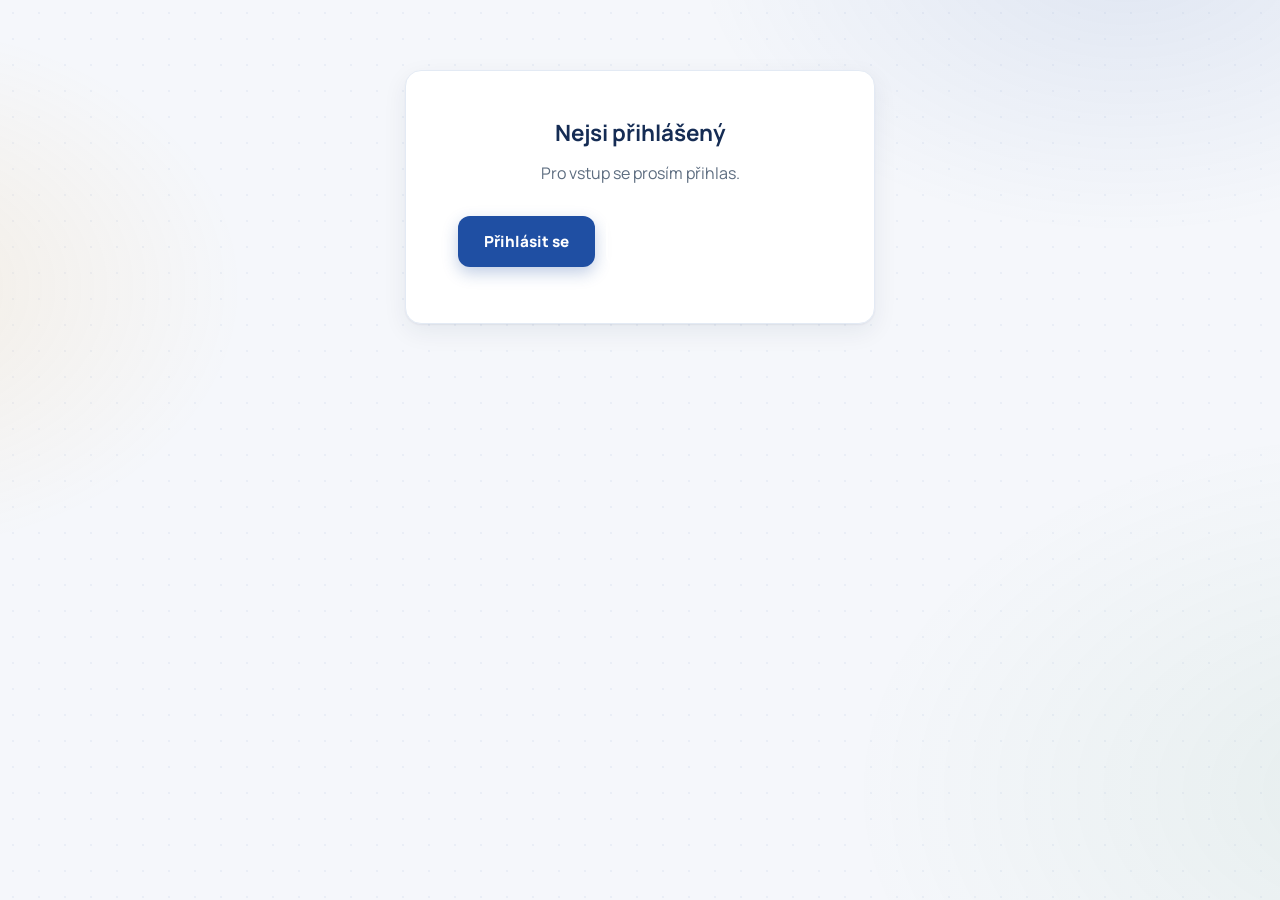
==== commit fc0961bf: "Add files via upload" ====
--- a/admin.html
+++ b/admin.html
@@ -7,7 +7,7 @@
   <link rel="preconnect" href="https://fonts.googleapis.com">
   <link rel="preconnect" href="https://fonts.gstatic.com" crossorigin>
   <link href="https://fonts.googleapis.com/css2?family=Manrope:wght@400;600;700;800&display=swap" rel="stylesheet">
-  <link rel="stylesheet" href="css/styl.css?v=3">
+  <link rel="stylesheet" href="css/styl.css?v=5">
   <script src="js/tema.js"></script>
 </head>
 <body data-pristup="admin">
@@ -22,7 +22,7 @@
   <header>
     <div class="hlavicka">
       <a class="logo" href="index.html">
-        <span class="logo-znak">SMP</span>
+        <span class="logo-znak"><span class="logo-pisma">ŠMP</span></span>
         <span>Školní Mediální Portál<small>ZŠ – školní časopis a TV tým</small></span>
       </a>
       <button class="hamburger" aria-label="Menu"></button>
--- a/css/styl.css
+++ b/css/styl.css
@@ -40,7 +40,8 @@
 .hlavicka{display:flex;align-items:center;gap:12px;justify-content:space-between;padding:12px 24px;max-width:1140px;margin:0 auto;flex-wrap:wrap}
 .logo{display:flex;align-items:center;gap:12px;font-weight:800;font-size:1.06rem;color:var(--modra-tmava);letter-spacing:-.01em}
 .logo small{display:block;font-weight:500;font-size:.72rem;color:var(--sedivo);letter-spacing:.02em}
-.logo-znak{display:inline-flex;align-items:center;justify-content:center;width:46px;height:46px;border-radius:12px;background:linear-gradient(135deg,var(--modra),var(--plocha-tmava));color:#fff;font-weight:800;font-size:.9rem;letter-spacing:.5px;box-shadow:0 4px 12px rgba(19,42,77,.3);flex-shrink:0;transition:transform .25s ease}
+.logo-znak{display:inline-flex;align-items:center;justify-content:center;width:48px;height:48px;border-radius:12px;background:#fff;border:2px solid var(--ramik);box-shadow:0 4px 12px rgba(19,42,77,.2);flex-shrink:0;transition:transform .25s ease}
+.logo-pisma{font-weight:800;font-size:1rem;letter-spacing:.5px;background:linear-gradient(90deg,#2456a6 0 34%,#e02f2f 34% 67%,#3d8a55 67%);-webkit-background-clip:text;background-clip:text;color:transparent}
 .logo:hover .logo-znak{transform:scale(1.07) rotate(-4deg)}
 
 .hamburger{display:none;position:relative;background:none;border:2px solid var(--modra);border-radius:9px;width:46px;height:42px;cursor:pointer;transition:border-color .2s ease}
@@ -57,7 +58,7 @@
 nav a.aktivni::after{content:'';position:absolute;left:14px;right:14px;bottom:3px;height:3px;border-radius:3px;background:var(--oranzova)}
 
 /* ---------- Hero ---------- */
-.hero{position:relative;overflow:hidden;background:linear-gradient(120deg,var(--plocha-tmava) 0%,#1d3f74 60%,var(--modra) 115%);color:#fff;padding:88px 0 92px}
+.hero{position:relative;overflow:hidden;background:linear-gradient(120deg,#1d3f74 0%,#2456a6 62%,#3d6fc2 115%);color:#fff;padding:60px 0 66px}
 .hero::before{content:'';position:absolute;top:-140px;right:-120px;width:440px;height:440px;border-radius:50%;background:radial-gradient(circle,rgba(240,167,46,.3),transparent 65%);animation:plov 8s ease-in-out infinite alternate}
 .hero::after{content:'';position:absolute;bottom:-170px;left:-110px;width:400px;height:400px;border-radius:50%;background:radial-gradient(circle,rgba(255,255,255,.15),transparent 65%);animation:plov 10s ease-in-out infinite alternate-reverse}
 @keyframes plov{from{transform:translateY(0) scale(1)}to{transform:translateY(34px) scale(1.09)}}
@@ -102,17 +103,17 @@
 .zprava p{font-size:.93rem;color:var(--sedivo)}
 
 /* ---------- Video ---------- */
-.video{position:relative;width:100%;aspect-ratio:16/9;background:linear-gradient(135deg,var(--plocha-tmava),#1d3f74);border-radius:16px;overflow:hidden;box-shadow:var(--stin);margin-bottom:16px}
+.video{position:relative;width:100%;aspect-ratio:16/9;background:linear-gradient(135deg,#e5eefb,#cddcf3);border:1px solid var(--ramik);border-radius:16px;overflow:hidden;box-shadow:var(--stin);margin-bottom:16px}
 .video iframe{position:absolute;inset:0;width:100%;height:100%;border:0}
-.video-fallback{position:absolute;inset:0;display:flex;flex-direction:column;align-items:center;justify-content:center;color:#7f97bd;gap:2px;text-align:center;padding:12px;font-size:.95rem}
-.video-fallback::before{content:'';width:0;height:0;border-left:30px solid rgba(255,255,255,.45);border-top:19px solid transparent;border-bottom:19px solid transparent;margin-bottom:14px;transition:transform .25s ease}
+.video-fallback{position:absolute;inset:0;display:flex;flex-direction:column;align-items:center;justify-content:center;color:#4a6076;gap:2px;text-align:center;padding:12px;font-size:.95rem}
+.video-fallback::before{content:'';width:0;height:0;border-left:30px solid rgba(31,79,163,.4);border-top:19px solid transparent;border-bottom:19px solid transparent;margin-bottom:14px;transition:transform .25s ease}
 .video:hover .video-fallback::before{transform:scale(1.15)}
 
 /* ---------- Obálka časopisu ---------- */
-.obalka{position:relative;overflow:hidden;width:100%;aspect-ratio:3/4;background:linear-gradient(160deg,var(--modra) 0%,var(--plocha-tmava) 100%);border-radius:16px;display:flex;flex-direction:column;align-items:center;justify-content:center;gap:6px;color:#fff;text-align:center;padding:24px;box-shadow:var(--stin);margin-bottom:16px}
-.obalka::before{content:'';position:absolute;inset:14px;border:1px solid rgba(255,255,255,.28);border-radius:10px}
+.obalka{position:relative;overflow:hidden;width:100%;aspect-ratio:3/4;background:linear-gradient(160deg,#eef4fc,#cddcf3);border:1px solid var(--ramik);border-radius:16px;display:flex;flex-direction:column;align-items:center;justify-content:center;gap:6px;color:var(--modra-tmava);text-align:center;padding:24px;box-shadow:var(--stin);margin-bottom:16px}
+.obalka::before{content:'';position:absolute;inset:14px;border:1px solid rgba(31,79,163,.22);border-radius:10px}
 .obalka .cislo{font-size:1.3rem;font-weight:800}
-.obalka .rok{color:#c3d2ea;font-size:.88rem}
+.obalka .rok{color:var(--sedivo);font-size:.88rem}
 
 /* ---------- Rozcestník ---------- */
 .dlazdice{display:grid;grid-template-columns:repeat(4,1fr);gap:18px}
@@ -282,6 +283,7 @@
 html.anim-ready section.viditelne{opacity:1;transform:none}
 
 @media (max-width:820px){
+  header{position:static}
   .hamburger{display:block}
   nav{display:none;width:100%;order:5}
   nav.otevreno{display:block}
@@ -320,8 +322,60 @@
 /* ============================================
    TMAVÝ REŽIM – gradientní plochy se přizpůsobí
    ============================================ */
-[data-tema="tmavy"] .obalka{background:linear-gradient(160deg,#1c2c48,#0d1a2e);border:1px solid #223349}
+[data-tema="tmavy"] .obalka{background:linear-gradient(160deg,#1c2c48,#0d1a2e);border:1px solid #223349;color:#fff}
+[data-tema="tmavy"] .obalka .rok{color:#c3d2ea}
+[data-tema="tmavy"] .obalka::before{border-color:rgba(255,255,255,.28)}
 [data-tema="tmavy"] .video{background:linear-gradient(135deg,#0d1a2e,#142c4d)}
-[data-tema="tmavy"] .logo-znak{background:linear-gradient(135deg,#33639f,#0d1a2e)}
 [data-tema="tmavy"] .clen .avatar{background:linear-gradient(135deg,#1a2942,#141f33)}
-[data-tema="tmavy"] .banner-youtube .tlacitko-drugi{background:#33639f}+[data-tema="tmavy"] .banner-youtube .tlacitko-drugi{background:#33639f}
+
+/* ============================================
+   KOMPAKTNÍ PANEL „PŘIDAT OBSAH“ + UPRAVIT
+   ============================================ */
+.pridat-prepinac{display:inline-flex;align-items:center;gap:8px;background:var(--modra);color:#fff;border:0;border-radius:20px;padding:9px 18px;font-weight:800;font-size:.85rem;cursor:pointer;font-family:inherit;transition:background .2s ease,transform .18s ease}
+.pridat-prepinac:hover{background:#2a5cb8;transform:translateY(-2px)}
+.pridat-telo{margin-top:14px}
+.pridat-tlacitka{display:flex;gap:10px;flex-wrap:wrap;margin-top:6px}
+.pridat-panel-karta{padding:18px 20px}
+.tlacitko-upravit{display:inline-block;margin-top:10px;background:none;border:1px solid var(--ramik);border-radius:16px;padding:4px 14px;font-size:.78rem;font-weight:700;color:var(--sedivo);cursor:pointer;font-family:inherit;transition:border-color .2s ease,color .2s ease}
+.tlacitko-upravit:hover{border-color:var(--modra);color:var(--modra)}
+.upr-form label{display:block;font-size:.75rem;font-weight:800;color:var(--sedivo);margin:10px 0 4px;text-transform:uppercase;letter-spacing:.04em}
+.upr-form input{width:100%;padding:9px 12px;border:2px solid var(--ramik);border-radius:9px;font-family:inherit;font-size:.95rem;background:var(--bila);color:var(--text);transition:border-color .2s ease}
+.upr-form input:focus{outline:none;border-color:var(--modra)}
+.upr-tlacitka{display:flex;gap:8px;flex-wrap:wrap;margin-top:12px}
+.upr-hlaseni{font-size:.88rem;font-weight:600;margin-top:8px}
+
+/* ============================================
+   PANEL RYCHLÉ PŘIDÁNÍ OBSAHU (jen pro tým)
+   ============================================ */
+.pridat-panel-karta{margin-top:10px;border-left:4px solid var(--oranzova)}
+.pridat-panel-karta h3{color:var(--modra-tmava);margin-bottom:6px}
+.mrizka-form{display:grid;gap:12px;grid-template-columns:1fr 1fr;margin:14px 0}
+.pridat-panel label{display:block;font-size:.78rem;font-weight:800;color:var(--sedivo);margin-bottom:4px;text-transform:uppercase;letter-spacing:.04em}
+.pridat-panel input,.pridat-panel select{width:100%;padding:10px 12px;border:2px solid var(--ramik);border-radius:9px;font-family:inherit;font-size:.95rem;background:var(--bila);color:var(--text);transition:border-color .2s ease}
+.pridat-panel input:focus,.pridat-panel select:focus{outline:none;border-color:var(--modra)}
+.pridat-panel .cele-radek{grid-column:1/-1}
+.pridat-panel .pp-napoveda{font-size:.83rem;color:var(--sedivo);margin-top:10px}
+.pridat-panel .pp-vysledek{font-family:Consolas,monospace;font-size:.85rem;border:2px dashed var(--ramik);border-radius:9px;background:var(--modra-svetla);color:var(--text)}
+@media (max-width:820px){
+  .mrizka-form{grid-template-columns:1fr}
+}
+
+/* ============================================
+   ŽIVĚJŠÍ POZADÍ STRÁNKY (světlý i tmavý režim)
+   jemné barevné světelné skvrny + tečkovaný vzor
+   ============================================ */
+body::before{content:'';position:fixed;inset:0;z-index:-1;pointer-events:none;
+  background:
+    radial-gradient(620px 420px at 88% -60px, rgba(31,79,163,.10), transparent 70%),
+    radial-gradient(520px 380px at -120px 32%, rgba(240,167,46,.11), transparent 70%),
+    radial-gradient(760px 520px at 108% 88%, rgba(61,138,85,.08), transparent 70%),
+    radial-gradient(rgba(31,79,163,.05) 1px, transparent 1.6px);
+  background-size:auto,auto,auto,26px 26px}
+[data-tema="tmavy"] body::before{
+  background:
+    radial-gradient(620px 420px at 88% -60px, rgba(107,154,232,.11), transparent 70%),
+    radial-gradient(520px 380px at -120px 32%, rgba(240,167,46,.07), transparent 70%),
+    radial-gradient(760px 520px at 108% 88%, rgba(61,138,85,.07), transparent 70%),
+    radial-gradient(rgba(159,176,197,.05) 1px, transparent 1.6px);
+  background-size:auto,auto,auto,26px 26px}
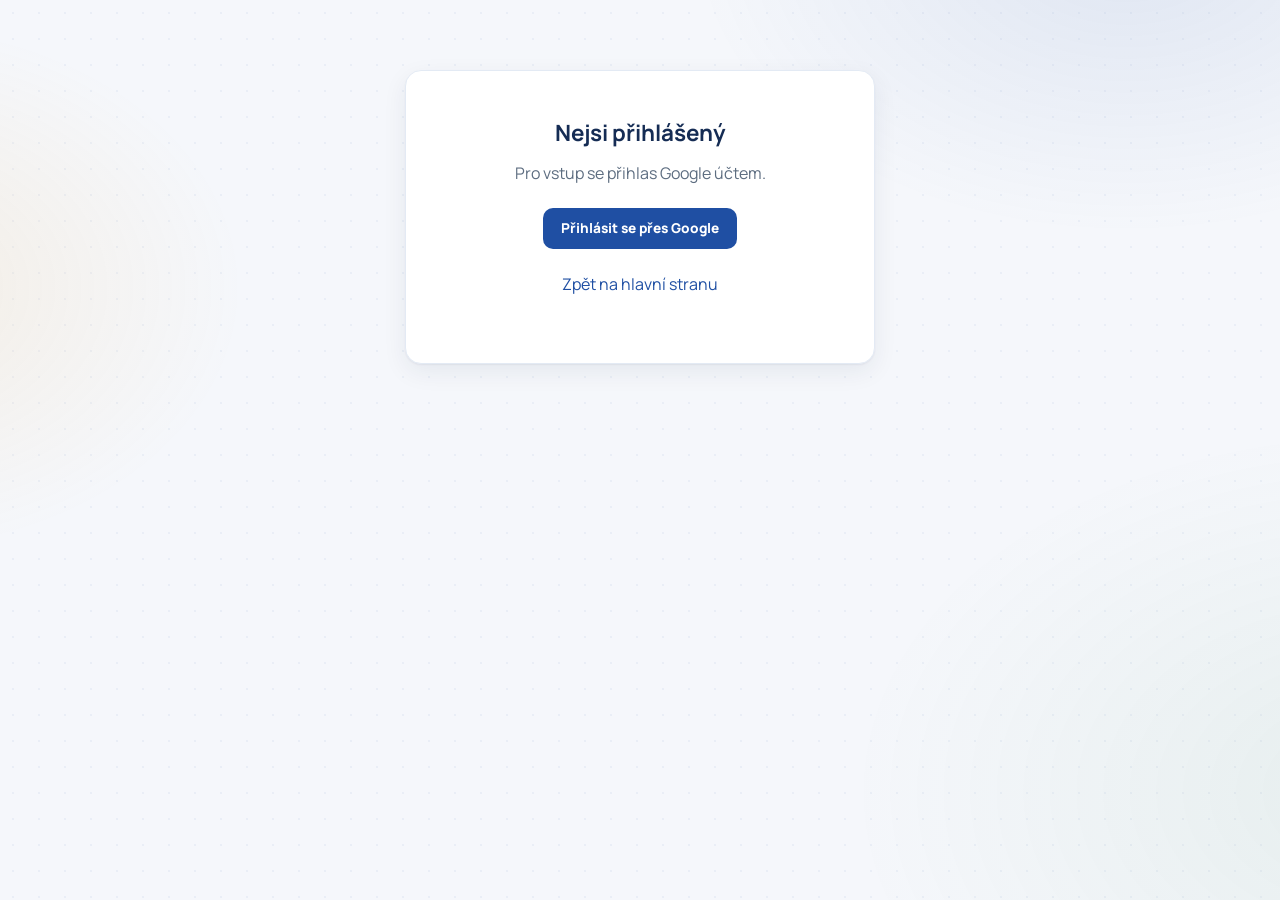
==== commit db4f160a: "Add files via upload" ====
--- a/admin.html
+++ b/admin.html
@@ -1,145 +1,222 @@
-<!DOCTYPE html>
-<html lang="cs">
-<head>
-  <meta charset="utf-8">
-  <meta name="viewport" content="width=device-width, initial-scale=1">
-  <title>Správa uživatelů – Školní Mediální Portál</title>
+<!DOCTYPE html>
+<html lang="cs">
+<head>
+  <meta charset="utf-8">
+  <meta name="viewport" content="width=device-width, initial-scale=1">
+  <title>Správa rolí – Školní Mediální Portál</title>
   <link rel="preconnect" href="https://fonts.googleapis.com">
   <link rel="preconnect" href="https://fonts.gstatic.com" crossorigin>
   <link href="https://fonts.googleapis.com/css2?family=Manrope:wght@400;600;700;800&display=swap" rel="stylesheet">
   <link rel="stylesheet" href="css/styl.css?v=5">
-  <script src="js/tema.js"></script>
-</head>
-<body data-pristup="admin">
-
-  <div class="topbar">
-    <div class="container">
-      <span> Školní Mediální Portál – časopis • TV • reportáže</span>
-      <a href="tym-kontakt.html"> Máš nápad na článek? Napiš nám!</a>
-    </div>
-  </div>
-
-  <header>
-    <div class="hlavicka">
-      <a class="logo" href="index.html">
-        <span class="logo-znak"><span class="logo-pisma">ŠMP</span></span>
-        <span>Školní Mediální Portál<small>ZŠ – školní časopis a TV tým</small></span>
-      </a>
-      <button class="hamburger" aria-label="Menu"></button>
-      <nav>
-        <ul>
-          <li><a href="index.html">Úvod</a></li>
-          <li><a href="casopis.html">Školní Časopis</a></li>
-          <li><a href="tv-reportaze.html">Školní TV a Reportáže</a></li>
-          <li><a href="tym-kontakt.html">Tým &amp; Kontakt</a></li>
-        </ul>
-      </nav>
+  <script src="js/tema.js"></script>
+</head>
+<body data-pristup="admin">
+
+  <div class="topbar">
+    <div class="container">
+      <span>Školní Mediální Portál – časopis • TV • reportáže</span>
+      <a href="tym-kontakt.html">Máš nápad na článek? Napiš nám!</a>
+    </div>
+  </div>
+
+  <header>
+    <div class="hlavicka">
+      <a class="logo" href="index.html">
+        <span class="logo-znak"><span class="logo-pisma">ŠMP</span></span>
+        <span>Školní Mediální Portál<small>ZŠ – školní časopis a TV tým</small></span>
+      </a>
+      <button class="hamburger" aria-label="Menu"></button>
+      <nav>
+        <ul>
+          <li><a href="index.html">Úvod</a></li>
+          <li><a href="casopis.html">Školní Časopis</a></li>
+          <li><a href="tv-reportaze.html">Školní TV a Reportáže</a></li>
+          <li><a href="tym-kontakt.html">Tým a Kontakt</a></li>
+        </ul>
+      </nav>
       <button id="tema-tlacitko" class="prepinac-tema" type="button" aria-label="Přepnout tmavý režim"><span class="prepinac-tema-text">Světlý mód</span><span class="prepinac-tema-kolejko"><span class="prepinac-tema-koule"></span></span></button>
-      <div id="uzivatel-box" class="uzivatel-box"></div>
-    </div>
-  </header>
-
-  <section>
-    <div class="container">
-      <h2> Správa uživatelů</h2>
-      <p style="margin-bottom:20px">Tady přiřazuješ lidem role. <strong>Redaktor</strong> vidí
-         oranžové zprávy a návody. <strong>ADMIN</strong> umí všechno (správa uživatelů, mazání).</p>
-      <div id="admin-obsah" style="display:none">
-        <div class="tabulka-wrap">
-          <table class="tabulka" id="tabulka-uzivatelu">
-            <thead>
-              <tr><th>Jméno</th><th>E-mail</th><th>Role</th><th>Akce</th></tr>
-            </thead>
-            <tbody id="radky-uzivatelu"></tbody>
-          </table>
-        </div>
-        <p style="font-size:.85rem;color:var(--sedivo);margin-top:14px">
-           Simulace: účty se ukládají v prohlížeči tohoto zařízení. Po přechodu na Firebase
-          budou účty společné pro všechny.
-        </p>
-      </div>
-    </div>
-  </section>
-
-  <footer>
-    <div class="paticka">
-      <div>
-        <h3>O portálu</h3>
-        <p style="font-size:.92rem">Školní Mediální Portál provozuje žácký redakční a TV tým
-           pod dohledem koordinačního učitele.</p>
-      </div>
-      <div>
-        <h3>Sekce</h3>
-        <ul>
-          <li><a href="index.html">Úvod</a></li>
-          <li><a href="casopis.html">Školní Časopis</a></li>
-          <li><a href="tv-reportaze.html">Školní TV a Reportáže</a></li>
-          <li><a href="tym-kontakt.html">Tým &amp; Kontakt</a></li>
-        </ul>
-      </div>
-      <div>
-        <h3>Kontakt</h3>
-        <ul>
-          <li> Webmaster: Štěpán (9. třída)</li>
-          <li> Redakce: Magda a tým</li>
-          <li> <a href="tym-kontakt.html">Formulář pro nápady</a></li>
-        </ul>
-      </div>
-    </div>
-    <div class="autorska">
-      © 2026 Školní Mediální Portál • Na webu se objevují pouze žáci se souhlasem
-      s fotografováním/natáčením (GDPR)
-    </div>
-  </footer>
-
-  <script src="js/auth.js"></script>
-  <script src="js/menu.js"></script>
-  <script>
-    // Stránka se vykreslí jen pro ADMINa (auth.js ji jinak zablokuje)
-    if (Auth.maRoli('admin')) {
-      document.getElementById('admin-obsah').style.display = 'block';
-      vykresli();
-    }
-
-    function roleNazev(r) {
-      return { admin: 'ADMIN', redaktor: 'Redaktor', cekatel: 'Čeká na schválení' }[r];
-    }
-
-    function vykresli() {
-      var tbody = document.getElementById('radky-uzivatelu');
-      var vsichni = Auth.vsechnyUzivatele();
-      tbody.innerHTML = '';
-      vsichni.forEach(function (u) {
-        var tr = document.createElement('tr');
-        var ja = (u.email === (Auth.aktualni() || {}).email);
-        tr.innerHTML =
-          '<td><strong>' + u.jmeno + '</strong>' + (ja ? ' <span class="odznak odznak-admin">ty</span>' : '') + '</td>' +
-          '<td>' + u.email + '</td>' +
-          '<td><span class="odznak odznak-' + u.role + '">' + roleNazev(u.role) + '</span></td>' +
-          '<td class="akce-bunky">' +
-            (u.role !== 'redaktor' ? '<button class="btn-redaktor" data-email="' + u.email + '" data-role="redaktor">→ Redaktor</button>' : '') +
-            (u.role !== 'admin' ? '<button class="btn-admin" data-email="' + u.email + '" data-role="admin">→ ADMIN</button>' : '') +
-            (u.role !== 'cekatel' ? '<button class="btn-cekatel" data-email="' + u.email + '" data-role="cekatel">→ Zamítnout</button>' : '') +
-            (!ja ? '<button class="btn-smazat" data-smazat="' + u.email + '"> Smazat</button>' : '') +
-          '</td>';
-        tbody.appendChild(tr);
-      });
-
-      tbody.querySelectorAll('button[data-email]').forEach(function (b) {
-        b.addEventListener('click', function () {
-          Auth.zmenRoli(b.getAttribute('data-email'), b.getAttribute('data-role'));
-          vykresli();
-        });
-      });
-      tbody.querySelectorAll('button[data-smazat]').forEach(function (b) {
-        b.addEventListener('click', function () {
-          if (confirm('Opravdu smazat účet ' + b.getAttribute('data-smazat') + '?')) {
-            Auth.smazUzivatele(b.getAttribute('data-smazat'));
-            vykresli();
-          }
-        });
-      });
-    }
-  </script>
-</body>
+      <div id="uzivatel-box" class="uzivatel-box"></div>
+    </div>
+  </header>
+
+  <section>
+    <div class="container">
+      <h2>Správa rolí</h2>
+      <p style="margin-bottom:20px">Tady přiřazuješ lidem role. <strong>Redaktor</strong> vidí oranžové zprávy a
+         návody, <strong>ADMIN</strong> umí všechno. Role se ukládají do listu „Role“ ve tvé tabulce.</p>
+
+      <div id="admin-obsah" style="display:none">
+        <div class="karta pridat-panel-karta" style="margin-bottom:22px">
+          <h3 style="margin-top:0;margin-bottom:6px">Přidat / aktualizovat člověka</h3>
+          <div class="mrizka-form">
+            <div><label>E-mail (Google účet)</label><input id="spr-email" type="email"></div>
+            <div><label>Jméno</label><input id="spr-jmeno"></div>
+            <div><label>Role</label><select id="spr-role"><option value="redaktor">redaktor</option><option value="admin">admin</option></select></div>
+          </div>
+          <button type="button" class="tlacitko tlacitko-zeleny" id="spr-ulozit">Uložit do tabulky</button>
+          <div class="upr-hlaseni" id="spr-hlaseni"></div>
+        </div>
+
+        <div class="tabulka-wrap">
+          <table class="tabulka">
+            <thead><tr><th>Jméno</th><th>E-mail</th><th>Role</th><th>Akce</th></tr></thead>
+            <tbody id="radky-rol"></tbody>
+          </table>
+        </div>
+
+        <p style="font-size:.85rem;color:var(--sedivo);margin-top:14px">
+          Poznámka: nový člověk se musí jednou přihlásit přes Google (tlačítko v hlavičce),
+          pak mu role funguje. Trvalý admin z konfigurace se nedá odebrat.
+        </p>
+      </div>
+    </div>
+  </section>
+
+  <footer>
+    <div class="paticka">
+      <div>
+        <h3>O portálu</h3>
+        <p style="font-size:.92rem">Školní Mediální Portál provozuje žácký redakční a TV tým
+           pod dohledem koordinačního učitele.</p>
+      </div>
+      <div>
+        <h3>Sekce</h3>
+        <ul>
+          <li><a href="index.html">Úvod</a></li>
+          <li><a href="casopis.html">Školní Časopis</a></li>
+          <li><a href="tv-reportaze.html">Školní TV a Reportáže</a></li>
+          <li><a href="tym-kontakt.html">Tým a Kontakt</a></li>
+        </ul>
+      </div>
+      <div>
+        <h3>Kontakt</h3>
+        <ul>
+          <li>Webmaster: Štěpán (9. třída)</li>
+          <li>Redakce: Magda a tým</li>
+          <li><a href="tym-kontakt.html">Formulář pro nápady</a></li>
+        </ul>
+      </div>
+    </div>
+    <div class="autorska">
+      © 2026 Školní Mediální Portál • Na webu se objevují pouze žáci se souhlasem
+      s fotografováním/natáčením (GDPR)
+    </div>
+  </footer>
+
+  <script src="js/auth.js?v=2"></script>
+  <script src="js/menu.js"></script>
+  <script src="js/obsah.js?v=7"></script>
+  <script>
+    document.addEventListener('smp-role', function (e) {
+      var u = e.detail;
+      if (u && u.role === 'admin') {
+        document.getElementById('admin-obsah').style.display = 'block';
+        vykresli();
+      }
+    });
+
+    function roleNazevRole(r) {
+      return { admin: 'ADMIN', redaktor: 'Redaktor' }[r] || r;
+    }
+
+    function vykresli() {
+      var tbody = document.getElementById('radky-rol');
+      tbody.innerHTML = '';
+      Auth.lidiSeznam().forEach(function (clovek) {
+        var tr = document.createElement('tr');
+        var trvaly = Auth.jeAdminEmail(clovek.email);
+        var akce = '<div class="akce-bunky">';
+        if (!trvaly) {
+          if (clovek.role !== 'redaktor') akce += '<button class="btn-redaktor" data-email="' + clovek.email + '" data-jmeno="' + clovek.jmeno + '" data-role="redaktor">Redaktor</button>';
+          if (clovek.role !== 'admin') akce += '<button class="btn-admin" data-email="' + clovek.email + '" data-jmeno="' + clovek.jmeno + '" data-role="admin">ADMIN</button>';
+          akce += '<button class="btn-smazat" data-odebrat="' + clovek.email + '">Odebrat</button>';
+        } else {
+          akce += '<span style="color:var(--sedivo);font-size:.8rem">trvalý admin (konfigurace)</span>';
+        }
+        akce += '</div>';
+        tr.innerHTML =
+          '<td><strong>' + clovek.jmeno + '</strong></td>' +
+          '<td>' + clovek.email + '</td>' +
+          '<td><span class="odznak odznak-' + clovek.role + '">' + roleNazevRole(clovek.role) + '</span></td>' +
+          '<td>' + akce + '</td>';
+        tbody.appendChild(tr);
+      });
+      tbody.querySelectorAll('button[data-email]').forEach(function (b) {
+        b.addEventListener('click', function () {
+          uloz(b.getAttribute('data-email'), b.getAttribute('data-jmeno'), b.getAttribute('data-role'));
+        });
+      });
+      tbody.querySelectorAll('button[data-odebrat]').forEach(function (b) {
+        b.addEventListener('click', function () {
+          if (confirm('Odebrat ' + b.getAttribute('data-odebrat') + ' z rolí?')) {
+            uloz(b.getAttribute('data-odebrat'), '', '');
+          }
+        });
+      });
+    }
+
+    function uloz(email, jmeno, role) {
+      var hlaseni = document.getElementById('spr-hlaseni');
+      hlaseni.className = 'upr-hlaseni';
+      hlaseni.textContent = 'Ukládám…';
+      Auth.ziskejToken(function (token) {
+        if (!token) {
+          hlaseni.className = 'upr-hlaseni hlaseni-chyba';
+          hlaseni.textContent = 'Nepodařilo se přihlásit Googlem.';
+          return;
+        }
+        var zaklad = 'https://sheets.googleapis.com/v4/spreadsheets/' + TABULKA_ID + '/values/Role!A:C';
+        fetch(zaklad, { headers: { 'Authorization': 'Bearer ' + token } })
+          .then(function (r) { return r.json(); })
+          .then(function (data) {
+            var radky = data.values || [];
+            var idx = -1;
+            for (var i = 1; i < radky.length; i++) {
+              if (((radky[i][0] || '').trim().toLowerCase()) === email.toLowerCase()) { idx = i; break; }
+            }
+            if (role === '') {
+              if (idx === -1) return true;
+              return fetch(zaklad + (idx + 1) + ':C' + (idx + 1) + ':clear', { method: 'POST', headers: { 'Authorization': 'Bearer ' + token } }).then(function (r) { return r.ok; });
+            }
+            var hodnoty = [[email, jmeno, role]];
+            if (idx === -1) {
+              return fetch(zaklad + ':append?valueInputOption=USER_ENTERED&insertDataOption=INSERT_ROWS', {
+                method: 'POST',
+                headers: { 'Authorization': 'Bearer ' + token, 'Content-Type': 'application/json' },
+                body: JSON.stringify({ values: hodnoty })
+              }).then(function (r) { return r.ok; });
+            }
+            var cislo = idx + 1;
+            return fetch(zaklad + cislo + ':C' + cislo + '?valueInputOption=USER_ENTERED', {
+              method: 'PUT',
+              headers: { 'Authorization': 'Bearer ' + token, 'Content-Type': 'application/json' },
+              body: JSON.stringify({ values: hodnoty })
+            }).then(function (r) { return r.ok; });
+          })
+          .catch(function () { return false; })
+          .then(function (ok) {
+            if (ok) {
+              hlaseni.className = 'upr-hlaseni hlaseni-ok';
+              hlaseni.textContent = 'Uloženo.';
+              Auth.nactiRole(function () { vykresli(); });
+            } else {
+              hlaseni.className = 'upr-hlaseni hlaseni-chyba';
+              hlaseni.textContent = 'Uložení se nepovedlo. Zkontroluj, že v tabulce existuje list „Role“ (email | jmeno | role) a že tvůj účet má právo editovat.';
+            }
+          });
+      });
+    }
+
+    document.getElementById('spr-ulozit').addEventListener('click', function () {
+      var email = document.getElementById('spr-email').value.trim();
+      var jmeno = document.getElementById('spr-jmeno').value.trim();
+      var role = document.getElementById('spr-role').value;
+      if (!email || email.indexOf('@') === -1) {
+        alert('Zadej platný e-mail.');
+        return;
+      }
+      uloz(email, jmeno || email, role);
+    });
+  </script>
+</body>
 </html>
